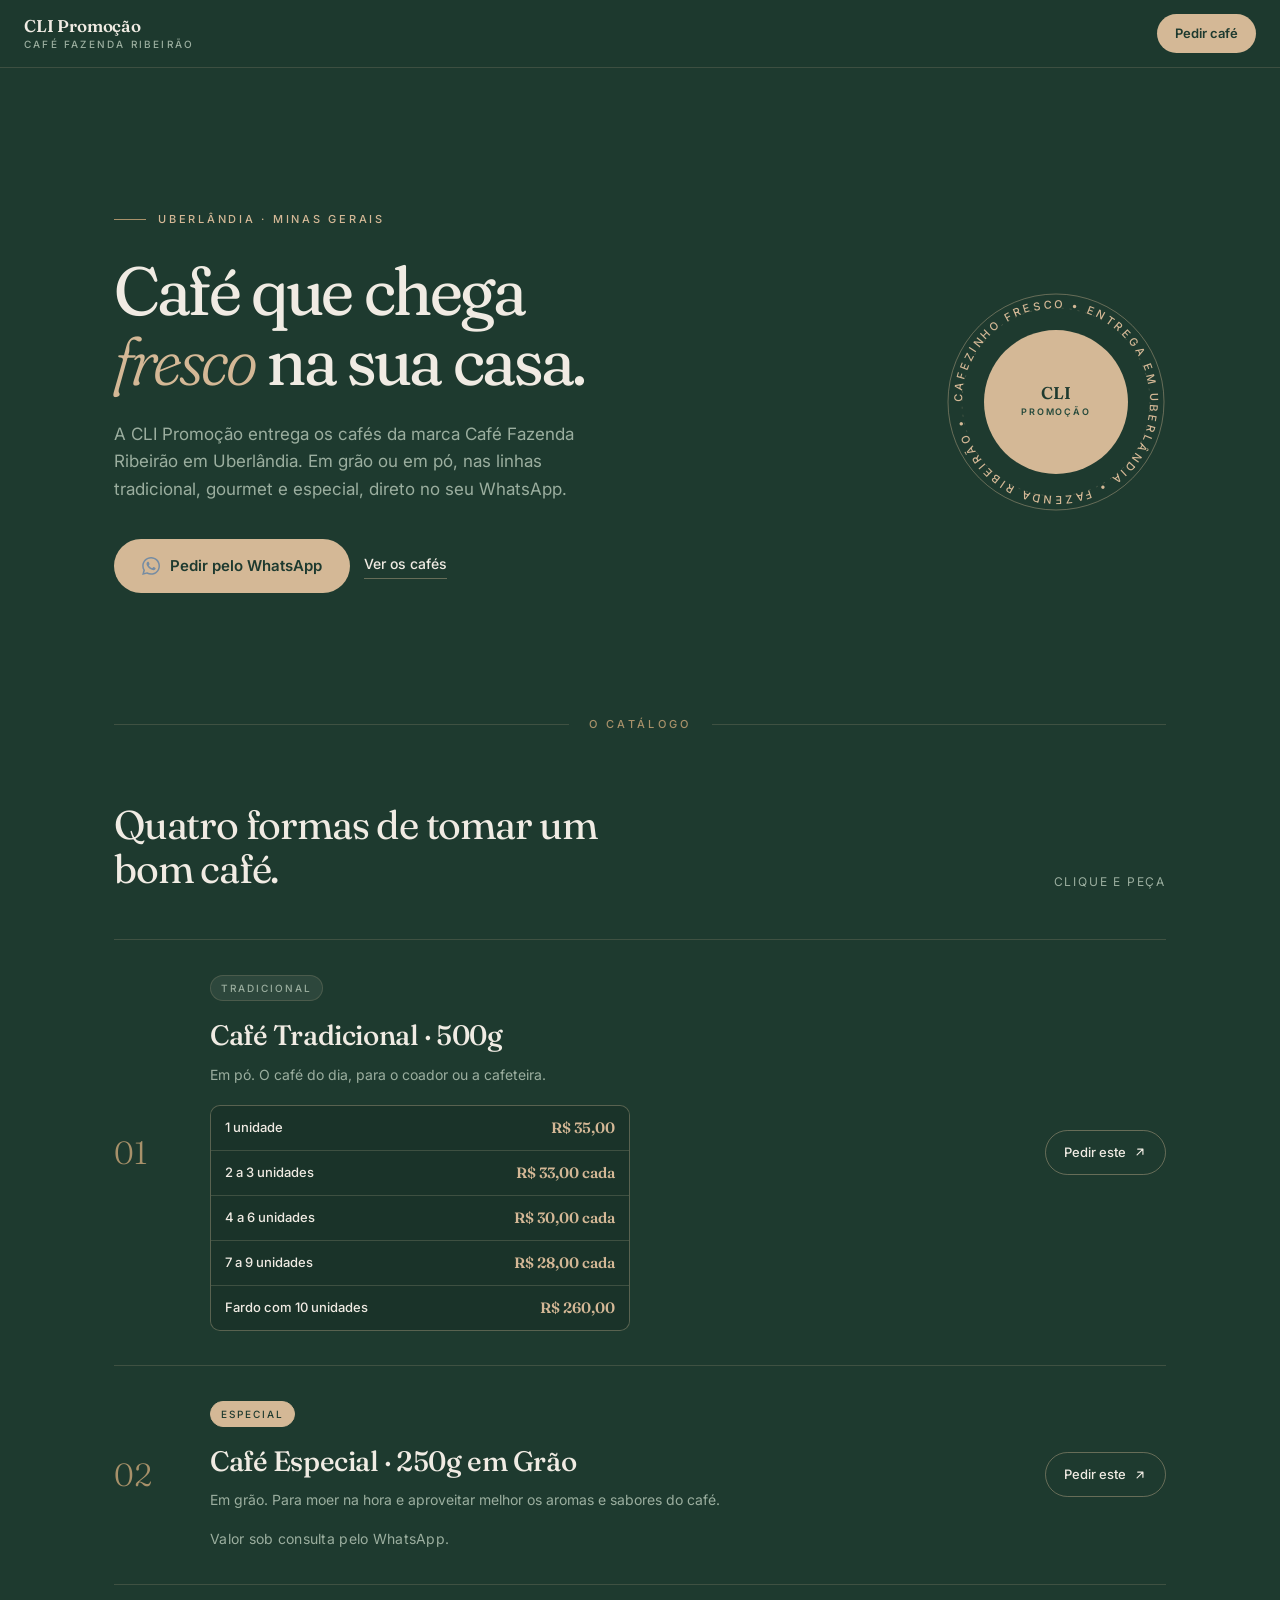
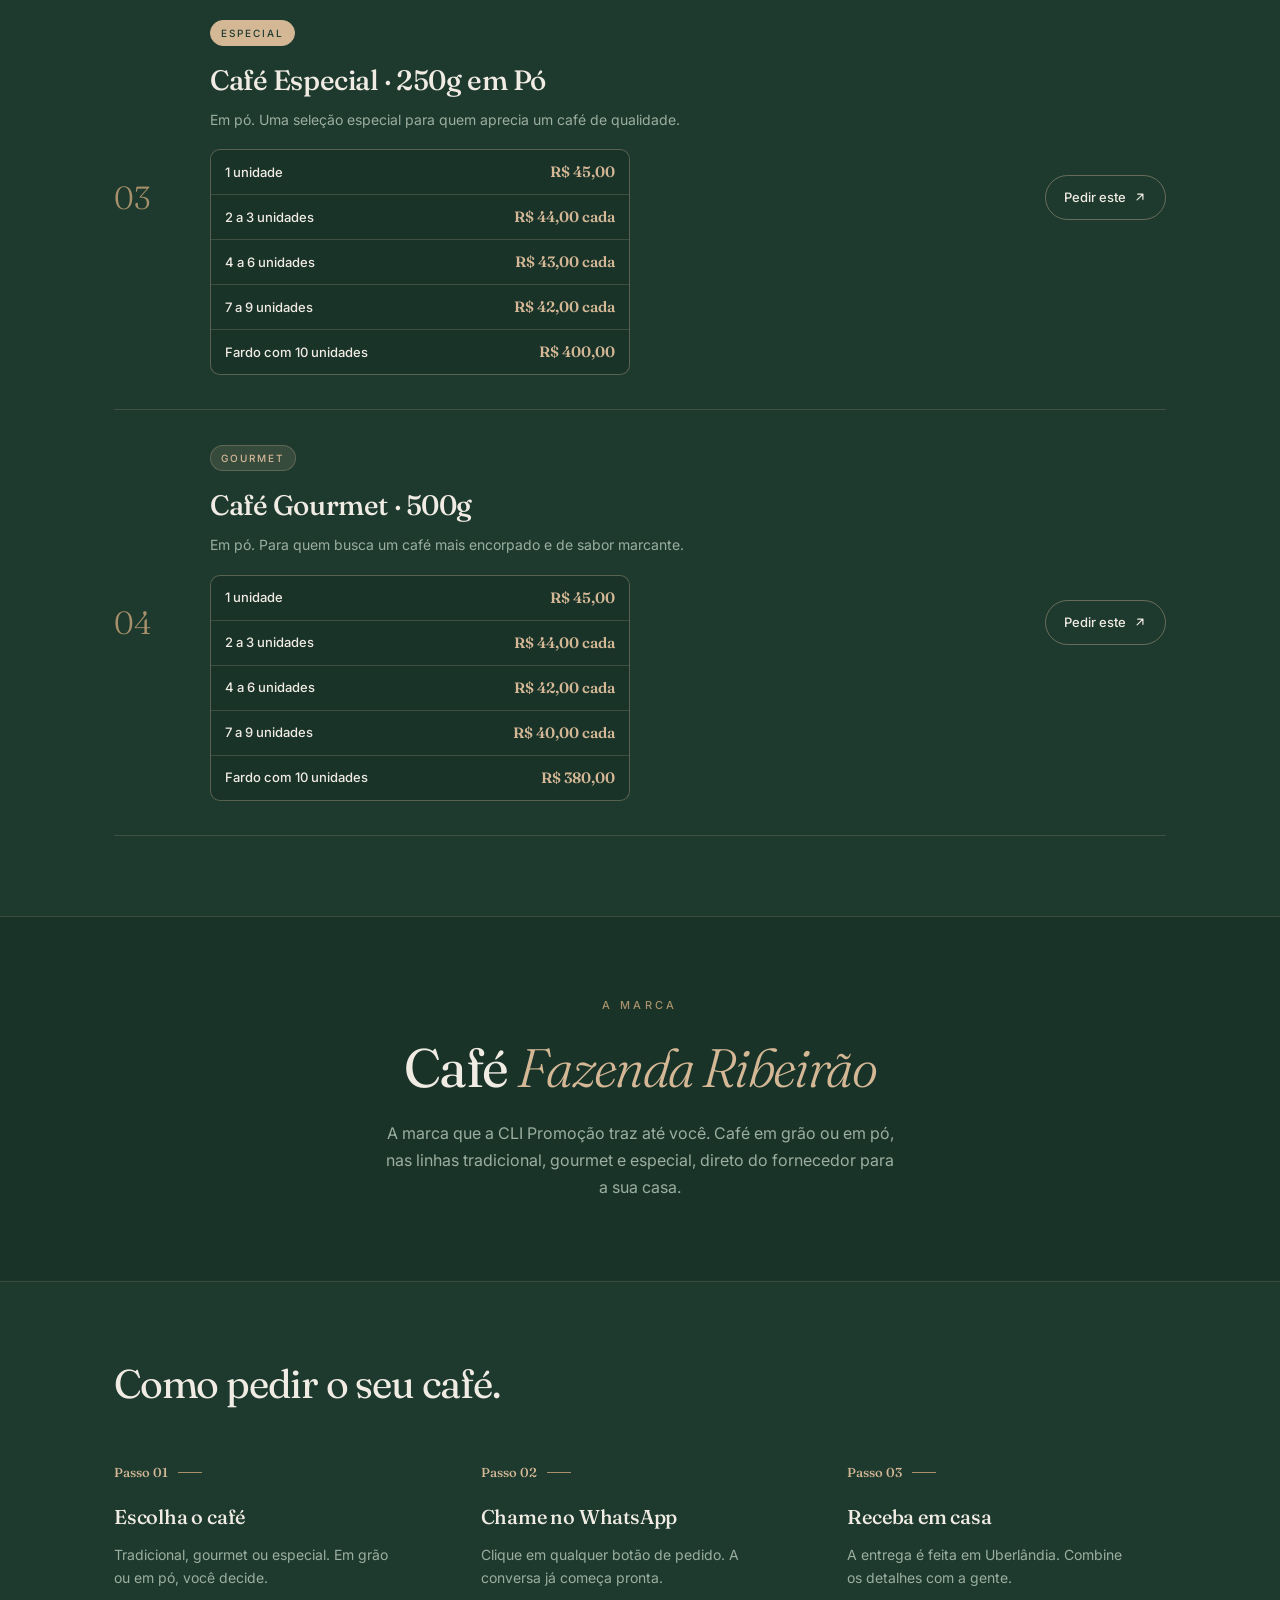
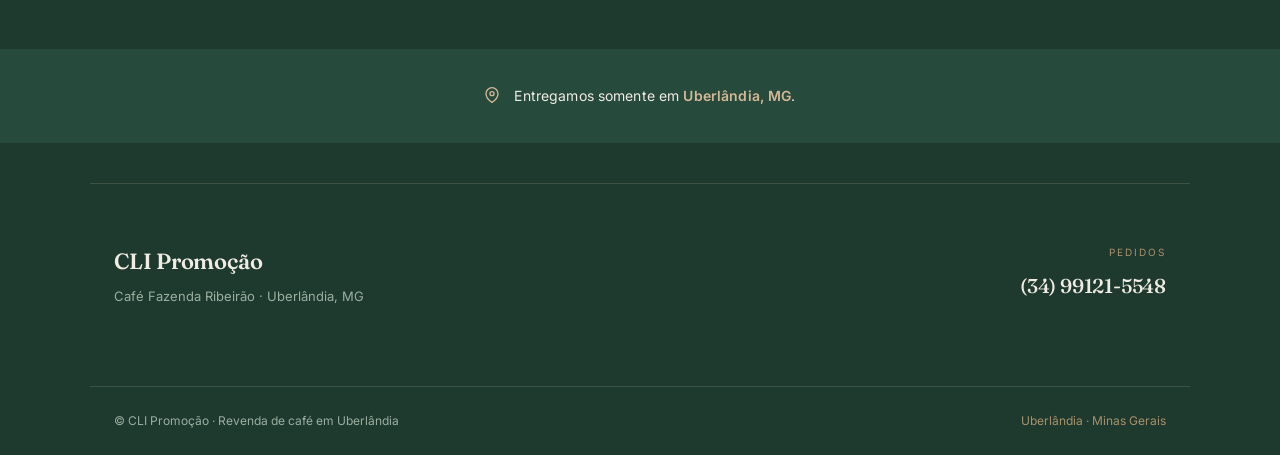
==== index.html @ b326a9c6 "Updated og-card" ====
<!DOCTYPE html>
<html lang="pt-BR">


<head>

	<!-- ══ 1. DOCUMENTO ══════════════════════════════════════════ -->
	<meta charset="UTF-8">
	<meta name="viewport" content="width=device-width, initial-scale=1.0">
	<meta name="theme-color" content="#3A6B53">


	<!-- ══ 2. SEO / INDEXAÇÃO ════════════════════════════════════ -->
	<title>CLI Promoção, Café Fazenda Ribeirão em Uberlândia</title>

	<meta name="description"
		content="Entrega de cafés em Uberlândia: grão, pó tradicional 500g, gourmet 500g e especial 250g, da marca Café Fazenda Ribeirão em Uberlândia. Fale com a gente pelo WhatsApp.">

	<meta name="robots" content="index, follow">
	<link rel="canonical" href="https://www.clipromocoes.com.br/">


	<!-- ══ 3. COMPARTILHAMENTO (Open Graph / WhatsApp) ═══════════ -->
	<meta property="og:type" content="website">
	<meta property="og:site_name" content="CLI Promoção">
	<meta property="og:locale" content="pt_BR">
	<meta property="og:url" content="https://www.clipromocoes.com.br/">

	<meta property="og:title" content="CLI Promoção, Café Fazenda Ribeirão em Uberlândia">

	<meta property="og:description"
		content="A CLI Promoção entrega os cafés da marca Café Fazenda Ribeirão em Uberlândia. Em grão, em pó, tradicional, gourmet e especial, direto no seu WhatsApp.">

	<meta property="og:image" content="https://www.clipromocoes.com.br/assets/og-card.jpg">
	<meta property="og:image:width" content="1000">
	<meta property="og:image:height" content="1000">
	<meta property="og:image:alt" content="Cafés da marca Café Fazenda Ribeirão">


	<!-- ══ 4. ÍCONES ═════════════════════════════════════════════ -->
	<link rel="icon" type="image/svg+xml" href="assets/favicon.svg">


	<!-- ══ 5. FONTES E ESTILOS ═══════════════════════════════════ -->
	<link rel="preconnect" href="https://fonts.googleapis.com">
	<link rel="preconnect" href="https://fonts.gstatic.com" crossorigin>

	<link href="https://fonts.googleapis.com/css2?family=Fraunces:opsz,wght,SOFT,WONK@9..144,300..700,0..100,0..1&family=Inter:wght@300;400;500;600&display=swap"rel="stylesheet">

	<link rel="stylesheet" href="styles.css">


	<!-- ══ 6. DADOS ESTRUTURADOS (schema.org) ════════════════════ -->
	<script type="application/ld+json">
	{
		"@context": "https://schema.org",
		"@type": "Store",
		"name": "CLI Promoção",
		"url": "https://www.clipromocoes.com.br/",
		"description": "Revenda dos cafés da marca Café Fazenda Ribeirão, com entrega em Uberlândia, MG.",
		"telephone": "+55-34-99121-5548",
		"priceRange": "R$ 28 - R$ 400",
		"currenciesAccepted": "BRL",
		"address": {
			"@type": "PostalAddress",
			"addressCountry": "BR",
			"addressRegion": "MG",
			"addressLocality": "Uberlândia"
		},
		"areaServed": {
			"@type": "City",
			"name": "Uberlândia"
		},
		"hasOfferCatalog": {
			"@type": "OfferCatalog",
			"name": "Cafés",
			"itemListElement": [
				{
					"@type": "Offer",
					"price": "35.00",
					"priceCurrency": "BRL",
					"availability": "https://schema.org/InStock",
					"itemOffered": {
						"@type": "Product",
						"name": "Café Tradicional 500g",
						"description": "Café em pó, linha tradicional, para coador ou cafeteira.",
						"brand": { "@type": "Brand", "name": "Café Fazenda Ribeirão" },
						"weight": { "@type": "QuantitativeValue", "value": 500, "unitCode": "GRM" }
					}
				},
				{
					"@type": "Offer",
					"availability": "https://schema.org/InStock",
					"itemOffered": {
						"@type": "Product",
						"name": "Café em Grão 500g",
						"description": "Café em grão, linha tradicional, para moer na hora.",
						"brand": { "@type": "Brand", "name": "Café Fazenda Ribeirão" },
						"weight": { "@type": "QuantitativeValue", "value": 500, "unitCode": "GRM" }
					}
				},
				{
					"@type": "Offer",
					"price": "45.00",
					"priceCurrency": "BRL",
					"availability": "https://schema.org/InStock",
					"itemOffered": {
						"@type": "Product",
						"name": "Café Gourmet 500g",
						"description": "Café em pó, linha gourmet, mais encorpado e de sabor marcante.",
						"brand": { "@type": "Brand", "name": "Café Fazenda Ribeirão" },
						"weight": { "@type": "QuantitativeValue", "value": 500, "unitCode": "GRM" }
					}
				},
				{
					"@type": "Offer",
					"price": "45.00",
					"priceCurrency": "BRL",
					"availability": "https://schema.org/InStock",
					"itemOffered": {
						"@type": "Product",
						"name": "Café Especial 250g",
						"description": "Café especial, em grão ou em pó, seleção para apreciar com calma.",
						"brand": { "@type": "Brand", "name": "Café Fazenda Ribeirão" },
						"weight": { "@type": "QuantitativeValue", "value": 250, "unitCode": "GRM" }
					}
				}
			]
		}
	}
	</script>

</head>


<body>

	<!-- Ícones do site: definidos uma vez só e reaproveitados com <use> -->
	<svg style="display:none" aria-hidden="true">
		<symbol id="ico-seta" viewBox="0 0 24 24">
			<path d="M7 17L17 7M17 7H8M17 7V16" fill="none" stroke="currentColor" stroke-width="2"
				stroke-linecap="round" stroke-linejoin="round" />
		</symbol>
		<symbol id="ico-pino" viewBox="0 0 24 24">
			<g fill="none" stroke="currentColor" stroke-width="2" stroke-linecap="round" stroke-linejoin="round">
				<path d="M21 10c0 7-9 13-9 13s-9-6-9-13a9 9 0 0 1 18 0z" />
				<circle cx="12" cy="10" r="3" />
			</g>
		</symbol>
	</svg>

	<header class="top-bar">
		<div class="brand">
			<span class="brand-name">CLI Promoção</span>
			<span class="brand-sub">Café Fazenda Ribeirão</span>
		</div>
		<a href="https://wa.me/5534991215548" class="top-cta" target="_blank" rel="noopener">
			Pedir café
		</a>
	</header>

	<section class="hero">
		<div class="hero-text">
			<span class="kicker">Uberlândia · Minas Gerais</span>
			<h1>Café que chega<br><span class="italic">fresco</span> na sua casa.</h1>
			<p class="lead">A CLI Promoção entrega os cafés da marca Café Fazenda Ribeirão em Uberlândia. Em grão ou em
				pó, nas linhas tradicional, gourmet e especial, direto no seu WhatsApp.</p>
			<div class="hero-actions">
				<a href="https://wa.me/5534991215548?text=Ol%C3%A1!%20Vim%20pelo%20site%20e%20quero%20pedir%20caf%C3%A9."
					class="btn-primary" target="_blank" rel="noopener">
					<img src="assets/whatsapp-svgrepo-com.svg" width="18" height="18" alt="" aria-hidden="true">
					Pedir pelo WhatsApp
				</a>
				<a href="#catalogo" class="btn-ghost">Ver os cafés</a>
			</div>
		</div>
		<div class="seal" aria-hidden="true">
			<svg class="seal-ring" viewBox="0 0 220 220">
				<defs>
					<path id="circlePath" d="M 110, 110 m -94, 0 a 94,94 0 1,1 188,0 a 94,94 0 1,1 -188,0" />
				</defs>
				<circle cx="110" cy="110" r="108" fill="none" stroke="rgba(212,184,150,0.4)" stroke-width="1" />
				<circle cx="110" cy="110" r="94" fill="none" stroke="rgba(212,184,150,0.2)" stroke-width="1"
					stroke-dasharray="2 6" />
				<text fill="#D4B896" font-size="11" font-family="Inter,sans-serif" letter-spacing="3" font-weight="500">
					<textPath href="#circlePath" startOffset="0">CAFEZINHO FRESCO • ENTREGA EM UBERLÂNDIA • FAZENDA
						RIBEIRÃO •
					</textPath>
				</text>
			</svg>
			<div class="seal-center">
				<span class="biz">CLI</span>
				<span class="estd">Promoção</span>
			</div>
		</div>
	</section>

	<div class="divider-words" aria-hidden="true">
		<span class="line"></span>
		<span class="text">O Catálogo</span>
		<span class="line"></span>
	</div>

	<section class="catalog" id="catalogo">
		<div class="catalog-head">
			<h2>Quatro formas de tomar um bom café.</h2>
			<span class="note">Clique e peça</span>
		</div>


		<div class="products">

			<!-- 01 — Tradicional -->
			<article class="product" data-cat="tradicional">
				<span class="product-num">01</span>

				<div class="product-info">
					<span class="badge">Tradicional</span>
					<h3>Café Tradicional · 500g</h3>
					<p>Em pó. O café do dia, para o coador ou a cafeteira.</p>

					<div class="price-table">
						<div class="price-row">
							<span class="qty">1 unidade</span>
							<span class="price">R$ 35,00</span>
						</div>
						<div class="price-row">
							<span class="qty">2 a 3 unidades</span>
							<span class="price">R$ 33,00 cada</span>
						</div>
						<div class="price-row">
							<span class="qty">4 a 6 unidades</span>
							<span class="price">R$ 30,00 cada</span>
						</div>
						<div class="price-row">
							<span class="qty">7 a 9 unidades</span>
							<span class="price">R$ 28,00 cada</span>
						</div>
						<div class="price-row">
							<span class="qty">Fardo com 10 unidades</span>
							<span class="price">R$ 260,00</span>
						</div>
					</div>
				</div>

				<div class="product-order">
					<a href="https://wa.me/5534991215548?text=Ol%C3%A1!%20Quero%20pedir%20o%20Caf%C3%A9%20Tradicional%20500g."
						target="_blank" rel="noopener">
						Pedir este
						<svg width="14" height="14" aria-hidden="true">
							<use href="#ico-seta" />
						</svg>
					</a>
				</div>
			</article>


			<!-- 02 — Especial em Grão -->
			<article class="product" data-cat="especial">
				<span class="product-num">02</span>

				<div class="product-info">
					<span class="badge">Especial</span>
					<h3>Café Especial · 250g em Grão</h3>
					<p>Em grão. Para moer na hora e aproveitar melhor os aromas e sabores do café.</p>

					<p class="price-ask">Valor sob consulta pelo WhatsApp.</p>
				</div>

				<div class="product-order">
					<a href="https://wa.me/5534991215548?text=Ol%C3%A1!%20Quero%20pedir%20o%20Caf%C3%A9%20Especial%20250g%20em%20Gr%C3%A3o."
						target="_blank" rel="noopener">
						Pedir este
						<svg width="14" height="14" aria-hidden="true">
							<use href="#ico-seta" />
						</svg>
					</a>
				</div>
			</article>


			<!-- 03 — Especial em Pó -->
			<article class="product" data-cat="especial">
				<span class="product-num">03</span>

				<div class="product-info">
					<span class="badge">Especial</span>
					<h3>Café Especial · 250g em Pó</h3>
					<p>Em pó. Uma seleção especial para quem aprecia um café de qualidade.</p>

					<div class="price-table">
						<div class="price-row">
							<span class="qty">1 unidade</span>
							<span class="price">R$ 45,00</span>
						</div>
						<div class="price-row">
							<span class="qty">2 a 3 unidades</span>
							<span class="price">R$ 44,00 cada</span>
						</div>
						<div class="price-row">
							<span class="qty">4 a 6 unidades</span>
							<span class="price">R$ 43,00 cada</span>
						</div>
						<div class="price-row">
							<span class="qty">7 a 9 unidades</span>
							<span class="price">R$ 42,00 cada</span>
						</div>
						<div class="price-row">
							<span class="qty">Fardo com 10 unidades</span>
							<span class="price">R$ 400,00</span>
						</div>
					</div>
				</div>

				<div class="product-order">
					<a href="https://wa.me/5534991215548?text=Ol%C3%A1!%20Quero%20pedir%20o%20Caf%C3%A9%20Especial%20250g%20em%20P%C3%B3."
						target="_blank" rel="noopener">
						Pedir este
						<svg width="14" height="14" aria-hidden="true">
							<use href="#ico-seta" />
						</svg>
					</a>
				</div>
			</article>


			<!-- 04 — Gourmet -->
			<article class="product" data-cat="gourmet">
				<span class="product-num">04</span>

				<div class="product-info">
					<span class="badge">Gourmet</span>
					<h3>Café Gourmet · 500g</h3>
					<p>Em pó. Para quem busca um café mais encorpado e de sabor marcante.</p>

					<div class="price-table">
						<div class="price-row">
							<span class="qty">1 unidade</span>
							<span class="price">R$ 45,00</span>
						</div>
						<div class="price-row">
							<span class="qty">2 a 3 unidades</span>
							<span class="price">R$ 44,00 cada</span>
						</div>
						<div class="price-row">
							<span class="qty">4 a 6 unidades</span>
							<span class="price">R$ 42,00 cada</span>
						</div>
						<div class="price-row">
							<span class="qty">7 a 9 unidades</span>
							<span class="price">R$ 40,00 cada</span>
						</div>
						<div class="price-row">
							<span class="qty">Fardo com 10 unidades</span>
							<span class="price">R$ 380,00</span>
						</div>
					</div>
				</div>

				<div class="product-order">
					<a href="https://wa.me/5534991215548?text=Ol%C3%A1!%20Quero%20pedir%20o%20Caf%C3%A9%20Gourmet%20500g."
						target="_blank" rel="noopener">
						Pedir este
						<svg width="14" height="14" aria-hidden="true">
							<use href="#ico-seta" />
						</svg>
					</a>
				</div>
			</article>

		</div>



	</section>

	<section class="brand-band">
		<div class="brand-band-inner">
			<div class="eyebrow">A Marca</div>
			<h2>Café <em>Fazenda Ribeirão</em></h2>
			<p>A marca que a CLI Promoção traz até você. Café em grão ou em pó, nas linhas tradicional, gourmet e
				especial, direto do fornecedor para a sua casa.</p>
		</div>
	</section>

	<section class="how">
		<h2>Como pedir o seu café.</h2>
		<div class="how-steps">
			<div class="step">
				<div class="step-num">Passo 01</div>
				<h3>Escolha o café</h3>
				<p>Tradicional, gourmet ou especial. Em grão ou em pó, você decide.</p>
			</div>
			<div class="step">
				<div class="step-num">Passo 02</div>
				<h3>Chame no WhatsApp</h3>
				<p>Clique em qualquer botão de pedido. A conversa já começa pronta.</p>
			</div>
			<div class="step">
				<div class="step-num">Passo 03</div>
				<h3>Receba em casa</h3>
				<p>A entrega é feita em Uberlândia. Combine os detalhes com a gente.</p>
			</div>
		</div>
	</section>

	<div class="delivery-band">
		<span class="pin" aria-hidden="true">
			<svg width="16" height="16">
				<use href="#ico-pino" />
			</svg>
		</span>
		<p>Entregamos somente em <strong>Uberlândia, MG</strong>.</p>
	</div>

	<footer>
		<div class="footer-brand">
			<h3>CLI Promoção</h3>
			<p>Café Fazenda Ribeirão · Uberlândia, MG</p>
		</div>
		<div class="footer-contact">
			<span class="label">Pedidos</span>
			<a href="https://wa.me/5534991215548" class="phone" target="_blank" rel="noopener">(34) 99121-5548</a>
		</div>
	</footer>

	<div class="footer-bottom">
		<span>© CLI Promoção · Revenda de café em Uberlândia</span>
		<span class="city">Uberlândia · Minas Gerais</span>
	</div>

</body>

</html>
---- styles.css ----
:root {
	--bg: #1E3A2F;
	--surface: #264A3C;
	--surface-2: #1A3329;
	--accent: #3A6B53;
	--gold: #D4B896;
	--gold-dim: #A8916A;
	--text: #F0EBE3;
	--muted: #9BAE9F;
	--line: rgba(212, 184, 150, 0.18);
	--line-strong: rgba(212, 184, 150, 0.4);
}

*,
*::before,
*::after {
	box-sizing: border-box;
	margin: 0;
	padding: 0
}

html {
	scroll-behavior: smooth
}

body {
	font-family: 'Inter', system-ui, sans-serif;
	background: var(--bg);
	color: var(--text);
	line-height: 1.6;
	-webkit-font-smoothing: antialiased;
	overflow-x: hidden;
}

/* topo */
.top-bar {
	position: sticky;
	top: 0;
	z-index: 50;
	background: rgba(30, 58, 47, 0.92);
	backdrop-filter: blur(10px);
	border-bottom: 1px solid var(--line);
	padding: 14px 24px;
	display: flex;
	justify-content: space-between;
	align-items: center;
	gap: 16px;
}

.brand {
	display: flex;
	flex-direction: column;
	line-height: 1.15
}

.brand-name {
	font-family: 'Fraunces', serif;
	font-weight: 600;
	font-size: 17px;
	letter-spacing: -0.01em;
	color: var(--text);
}

.brand-sub {
	font-size: 10px;
	text-transform: uppercase;
	letter-spacing: 0.22em;
	color: var(--muted);
	font-weight: 500;
	margin-top: 3px;
}

.top-cta {
	background: var(--gold);
	color: var(--bg);
	text-decoration: none;
	font-weight: 600;
	font-size: 13px;
	padding: 9px 18px;
	border-radius: 100px;
	white-space: nowrap;
	display: inline-flex;
	align-items: center;
	gap: 6px;
	transition: background .2s ease, transform .15s ease;
}

.top-cta:hover {
	background: #E5C9A4;
	transform: translateY(-1px)
}

/* hero */
.hero {
	max-width: 1100px;
	margin: 0 auto;
	padding: 70px 24px 50px;
	display: grid;
	grid-template-columns: 1fr auto;
	gap: 60px;
	align-items: center;
	min-height: 72vh;
}

.hero-text .kicker {
	font-size: 11px;
	text-transform: uppercase;
	letter-spacing: 0.25em;
	color: var(--gold);
	font-weight: 500;
	margin-bottom: 28px;
	display: flex;
	align-items: center;
	gap: 12px;
}

.hero-text .kicker::before {
	content: '';
	width: 32px;
	height: 1px;
	background: var(--gold-dim)
}

.hero h1 {
	font-family: 'Fraunces', serif;
	font-weight: 400;
	font-size: clamp(40px, 6.2vw, 68px);
	line-height: 1.02;
	letter-spacing: -0.035em;
	margin-bottom: 26px;
	font-variation-settings: 'SOFT' 60, 'WONK' 0;
}

.hero h1 .italic {
	font-style: italic;
	color: var(--gold);
	font-weight: 300
}

.hero-text .lead {
	font-size: 17px;
	color: var(--muted);
	max-width: 500px;
	margin-bottom: 36px;
}

.hero-actions {
	display: flex;
	gap: 14px;
	flex-wrap: wrap;
	align-items: center
}

.btn-primary {
	background: var(--gold);
	color: var(--bg);
	text-decoration: none;
	padding: 15px 28px;
	border-radius: 100px;
	font-weight: 600;
	font-size: 15px;
	display: inline-flex;
	align-items: center;
	gap: 10px;
	transition: background .2s ease, transform .15s ease;
}

.btn-primary:hover {
	background: #E5C9A4;
	transform: translateY(-1px)
}

.btn-ghost {
	color: var(--text);
	text-decoration: none;
	font-size: 14px;
	font-weight: 500;
	border-bottom: 1px solid var(--line-strong);
	padding-bottom: 3px;
	transition: border-color .2s ease;
}

.btn-ghost:hover {
	border-color: var(--gold)
}

/* selo */
.seal {
	width: 220px;
	height: 220px;
	position: relative
}

.seal-ring {
	position: absolute;
	inset: 0;
	animation: spin 32s linear infinite;
}

.seal-center {
	position: absolute;
	inset: 38px;
	border-radius: 50%;
	background: var(--gold);
	display: flex;
	flex-direction: column;
	justify-content: center;
	align-items: center;
	text-align: center;
	padding: 8px;
}

.seal-center .biz {
	font-family: 'Fraunces', serif;
	font-size: 17px;
	font-weight: 600;
	color: var(--bg);
	line-height: 1;
	margin-bottom: 4px;
}

.seal-center .estd {
	font-size: 9px;
	text-transform: uppercase;
	letter-spacing: 0.2em;
	color: var(--surface);
	font-weight: 600;
}

@keyframes spin {
	from {
		transform: rotate(0)
	}

	to {
		transform: rotate(360deg)
	}
}

@media(prefers-reduced-motion:reduce) {
	.seal-ring {
		animation: none
	}
}

/* divider com palavras */
.divider-words {
	max-width: 1100px;
	margin: 0 auto;
	padding: 0 24px 60px;
	display: flex;
	align-items: center;
	gap: 20px;
}

.divider-words .line {
	flex: 1;
	height: 1px;
	background: var(--line)
}

.divider-words .text {
	font-size: 11px;
	text-transform: uppercase;
	letter-spacing: 0.3em;
	color: var(--gold-dim);
	font-weight: 500;
}

/* catálogo */
.catalog {
	max-width: 1100px;
	margin: 0 auto;
	padding: 10px 24px 80px
}

.catalog-head {
	display: flex;
	justify-content: space-between;
	align-items: flex-end;
	margin-bottom: 48px;
	flex-wrap: wrap;
	gap: 20px;
}

.catalog-head h2 {
	font-family: 'Fraunces', serif;
	font-weight: 400;
	font-size: clamp(28px, 3.8vw, 40px);
	letter-spacing: -0.03em;
	line-height: 1.1;
	max-width: 540px;
}

.catalog-head .note {
	font-size: 12px;
	color: var(--muted);
	text-transform: uppercase;
	letter-spacing: 0.15em;
}

.products {
	border-top: 1px solid var(--line);
}

.product {
	display: grid;
	grid-template-columns: 64px 1fr auto;
	gap: 32px;
	align-items: center;
	padding: 34px 0;
	border-bottom: 1px solid var(--line);
	transition: padding-left .25s ease;
}

.product:hover {
	padding-left: 8px
}

.product:hover .product-num {
	color: var(--gold)
}

.product-num {
	font-family: 'Fraunces', serif;
	font-size: 32px;
	font-weight: 300;
	color: var(--gold-dim);
	transition: color .25s ease;
}

.product-info .badge {
	display: inline-block;
	font-size: 10px;
	text-transform: uppercase;
	letter-spacing: 0.2em;
	padding: 4px 10px;
	border-radius: 100px;
	margin-bottom: 12px;
	font-weight: 500;
}

.product[data-cat="tradicional"] .badge {
	background: rgba(155, 174, 159, 0.12);
	color: var(--muted);
	border: 1px solid var(--line);
}

.product[data-cat="gourmet"] .badge {
	background: rgba(212, 184, 150, 0.14);
	color: var(--gold);
	border: 1px solid rgba(212, 184, 150, 0.25);
}

.product[data-cat="especial"] .badge {
	background: var(--gold);
	color: var(--bg);
	border: 1px solid var(--gold);
}

.product-info h3 {
	font-family: 'Fraunces', serif;
	font-size: clamp(22px, 2.4vw, 28px);
	font-weight: 500;
	letter-spacing: -0.015em;
	margin-bottom: 6px;
}

.product-info p {
	font-size: 14px;
	color: var(--muted)
}

.price-table {
	margin-top: 18px;
	max-width: 420px;
	width: 100%;
	display: flex;
	flex-direction: column;
	gap: 1px;
	background: var(--line);
	border: 1px solid var(--line);
	border-radius: 10px;
	overflow: hidden;
}

.price-row {
	display: grid;
	grid-template-columns: 1fr auto;
	align-items: center;
	background: var(--surface-2);
	padding: 10px 14px;
}

.price-row .qty {
	font-size: 13px;
	color: var(--text);
	font-weight: 500;
}

.price-row .price {
	font-family: 'Fraunces', serif;
	font-weight: 600;
	color: var(--gold);
	font-size: 15px;
}

.price-ask {
	margin-top: 16px;
	font-size: 13px;
	color: var(--gold-dim);
	letter-spacing: 0.02em;
}

.product-order a {
	background: transparent;
	color: var(--text);
	text-decoration: none;
	border: 1px solid var(--line-strong);
	padding: 11px 18px;
	border-radius: 100px;
	font-size: 13px;
	font-weight: 500;
	display: inline-flex;
	align-items: center;
	gap: 7px;
	white-space: nowrap;
	transition: background .2s ease, border-color .2s ease, color .2s ease;
}

.product-order a:hover {
	background: var(--gold);
	color: var(--bg);
	border-color: var(--gold);
}

/* faixa da marca */
.brand-band {
	background: var(--surface-2);
	padding: 80px 24px;
	border-top: 1px solid var(--line);
	border-bottom: 1px solid var(--line);
}

.brand-band-inner {
	max-width: 900px;
	margin: 0 auto;
	text-align: center;
}

.brand-band .eyebrow {
	font-size: 11px;
	text-transform: uppercase;
	letter-spacing: 0.3em;
	color: var(--gold-dim);
	margin-bottom: 24px;
	font-weight: 500;
}

.brand-band h2 {
	font-family: 'Fraunces', serif;
	font-weight: 400;
	font-size: clamp(32px, 5.2vw, 54px);
	letter-spacing: -0.03em;
	line-height: 1.1;
	margin-bottom: 22px;
}

.brand-band h2 em {
	font-style: italic;
	color: var(--gold);
	font-weight: 300;
}

.brand-band p {
	font-size: 16px;
	color: var(--muted);
	max-width: 520px;
	margin: 0 auto;
	line-height: 1.7;
}

/* como pedir */
.how {
	max-width: 1100px;
	margin: 0 auto;
	padding: 80px 24px 60px
}

.how h2 {
	font-family: 'Fraunces', serif;
	font-weight: 400;
	font-size: clamp(28px, 3.8vw, 40px);
	letter-spacing: -0.03em;
	margin-bottom: 56px;
	max-width: 480px;
	line-height: 1.1;
}

.how-steps {
	display: grid;
	grid-template-columns: repeat(3, 1fr);
	gap: 48px;
}

.step .step-num {
	font-family: 'Fraunces', serif;
	font-size: 13px;
	font-weight: 500;
	color: var(--gold);
	margin-bottom: 18px;
	display: flex;
	align-items: center;
	gap: 10px;
}

.step .step-num::after {
	content: '';
	flex: 0 0 24px;
	height: 1px;
	background: var(--gold-dim)
}

.step h3 {
	font-family: 'Fraunces', serif;
	font-weight: 500;
	font-size: 20px;
	margin-bottom: 10px;
	letter-spacing: -0.01em;
}

.step p {
	font-size: 14px;
	color: var(--muted);
	line-height: 1.65;
	max-width: 280px
}

/* entrega */
.delivery-band {
	background: var(--surface);
	padding: 36px 24px;
	border-radius: 0;
	display: flex;
	align-items: center;
	justify-content: center;
	gap: 14px;
	flex-wrap: wrap;
	text-align: center;
}

.delivery-band .pin {
	color: var(--gold);
	font-size: 18px;
	line-height: 1;
}

.delivery-band p {
	font-size: 14px;
	color: var(--text);
	font-weight: 400;
	letter-spacing: 0.01em;
}

.delivery-band strong {
	color: var(--gold);
	font-weight: 600
}

/* rodapé */
footer {
	max-width: 1100px;
	margin: 0 auto;
	padding: 60px 24px 80px;
	display: flex;
	justify-content: space-between;
	align-items: flex-start;
	flex-wrap: wrap;
	gap: 32px;
	border-top: 1px solid var(--line);
	margin-top: 40px;
}

.footer-brand h3 {
	font-family: 'Fraunces', serif;
	font-size: 22px;
	font-weight: 600;
	margin-bottom: 6px;
	letter-spacing: -0.01em;
}

.footer-brand p {
	font-size: 13px;
	color: var(--muted)
}

.footer-contact {
	display: flex;
	flex-direction: column;
	gap: 10px;
	align-items: flex-end
}

.footer-contact .label {
	font-size: 10px;
	text-transform: uppercase;
	letter-spacing: 0.2em;
	color: var(--gold-dim);
}

.footer-contact .phone {
	font-family: 'Fraunces', serif;
	font-size: 20px;
	color: var(--text);
	text-decoration: none;
	font-weight: 500;
	letter-spacing: -0.01em;
	transition: color .2s ease;
}

.footer-contact .phone:hover {
	color: var(--gold)
}

.footer-bottom {
	max-width: 1100px;
	margin: 0 auto;
	padding: 24px;
	border-top: 1px solid var(--line);
	display: flex;
	justify-content: space-between;
	align-items: center;
	flex-wrap: wrap;
	gap: 12px;
}

.footer-bottom span {
	font-size: 12px;
	color: var(--muted)
}

.footer-bottom .city {
	color: var(--gold-dim)
}

/* responsivo */
@media(max-width:780px) {
	.hero {
		grid-template-columns: 1fr;
		gap: 40px;
		padding: 50px 24px 40px;
		min-height: auto
	}

	.seal {
		width: 160px;
		height: 160px;
		order: -1
	}

	.product {
		grid-template-columns: 44px 1fr;
		gap: 18px
	}

	.product-order {
		grid-column: 1/-1;
		margin-top: 6px
	}

	.product-order a {
		width: 100%;
		justify-content: center
	}

	.how-steps {
		grid-template-columns: 1fr;
		gap: 36px
	}

	.top-bar {
		padding: 12px 16px
	}

	.top-cta {
		font-size: 12px;
		padding: 8px 14px
	}

	.brand-name {
		font-size: 15px
	}

	.brand-sub {
		font-size: 9px
	}

	footer {
		flex-direction: column;
		align-items: flex-start
	}

	.footer-contact {
		align-items: flex-start
	}

	.footer-bottom {
		flex-direction: column;
		align-items: flex-start;
		text-align: left
	}
}
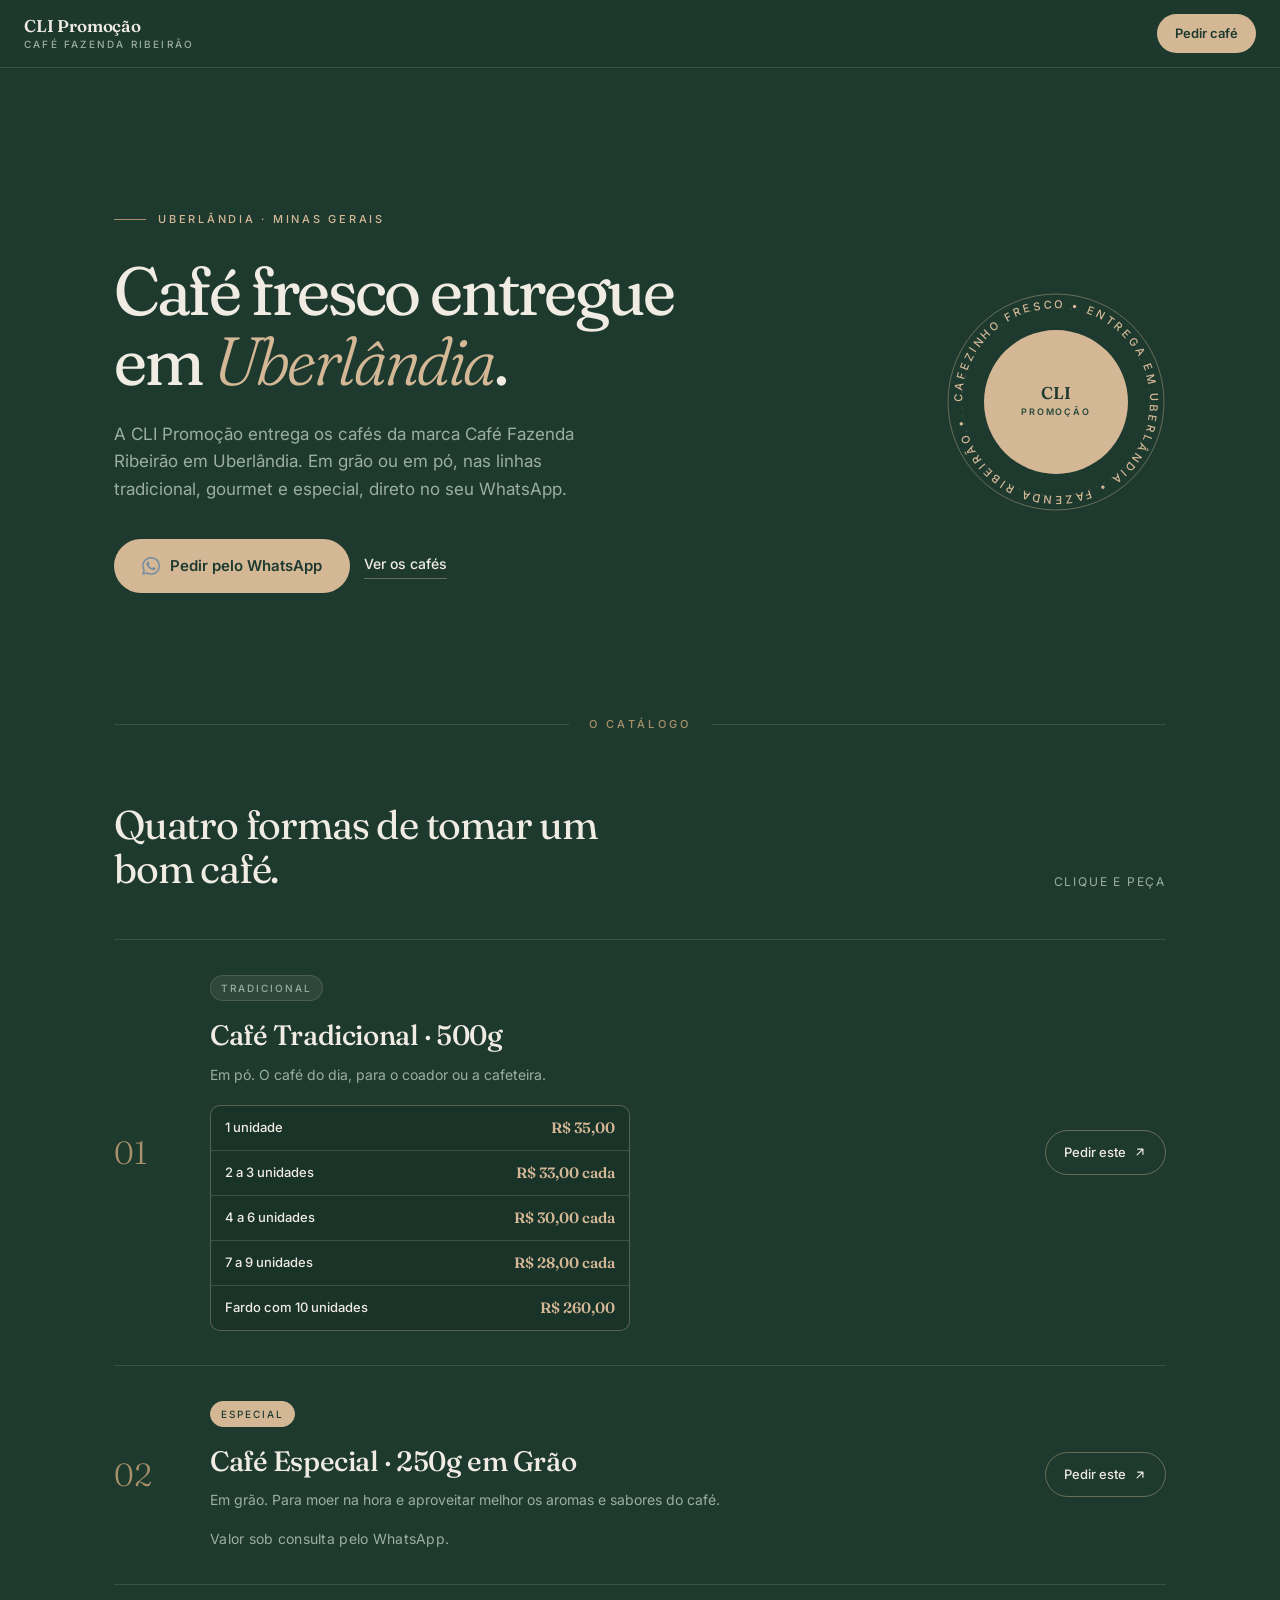
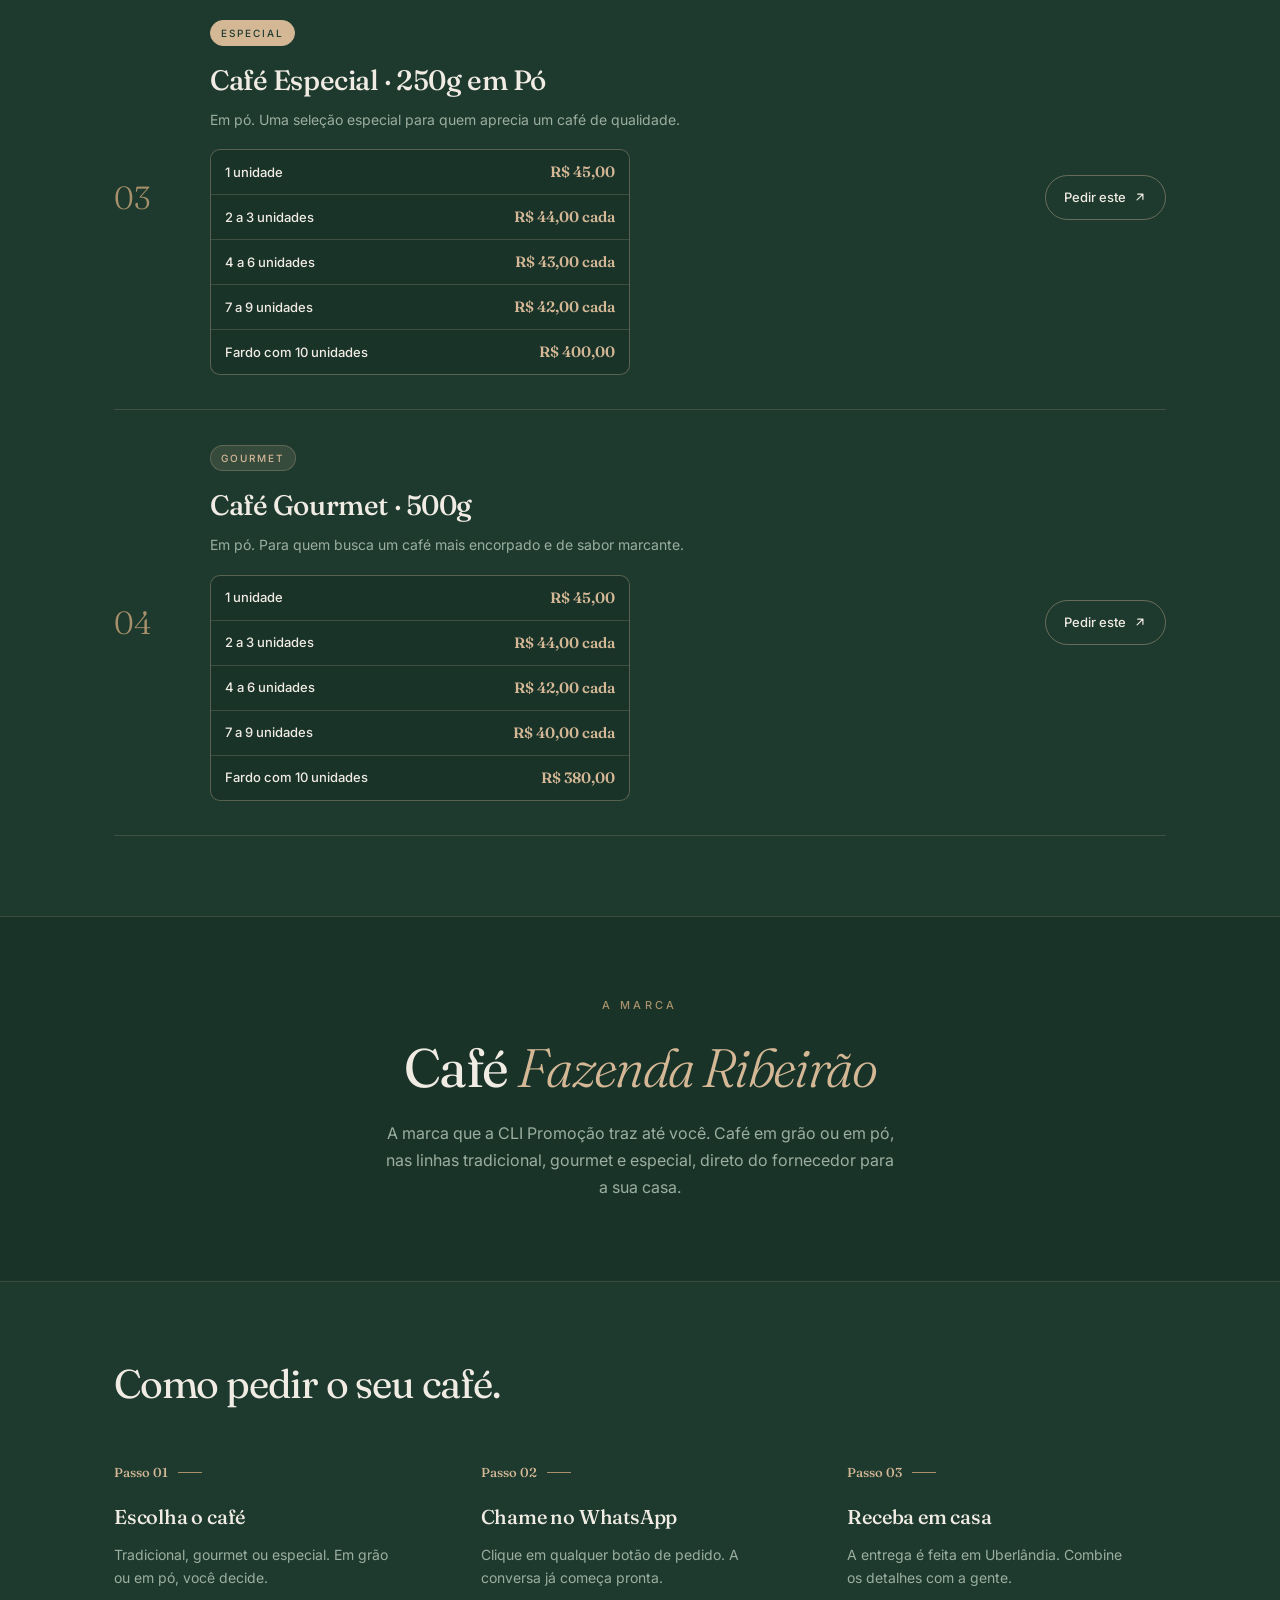
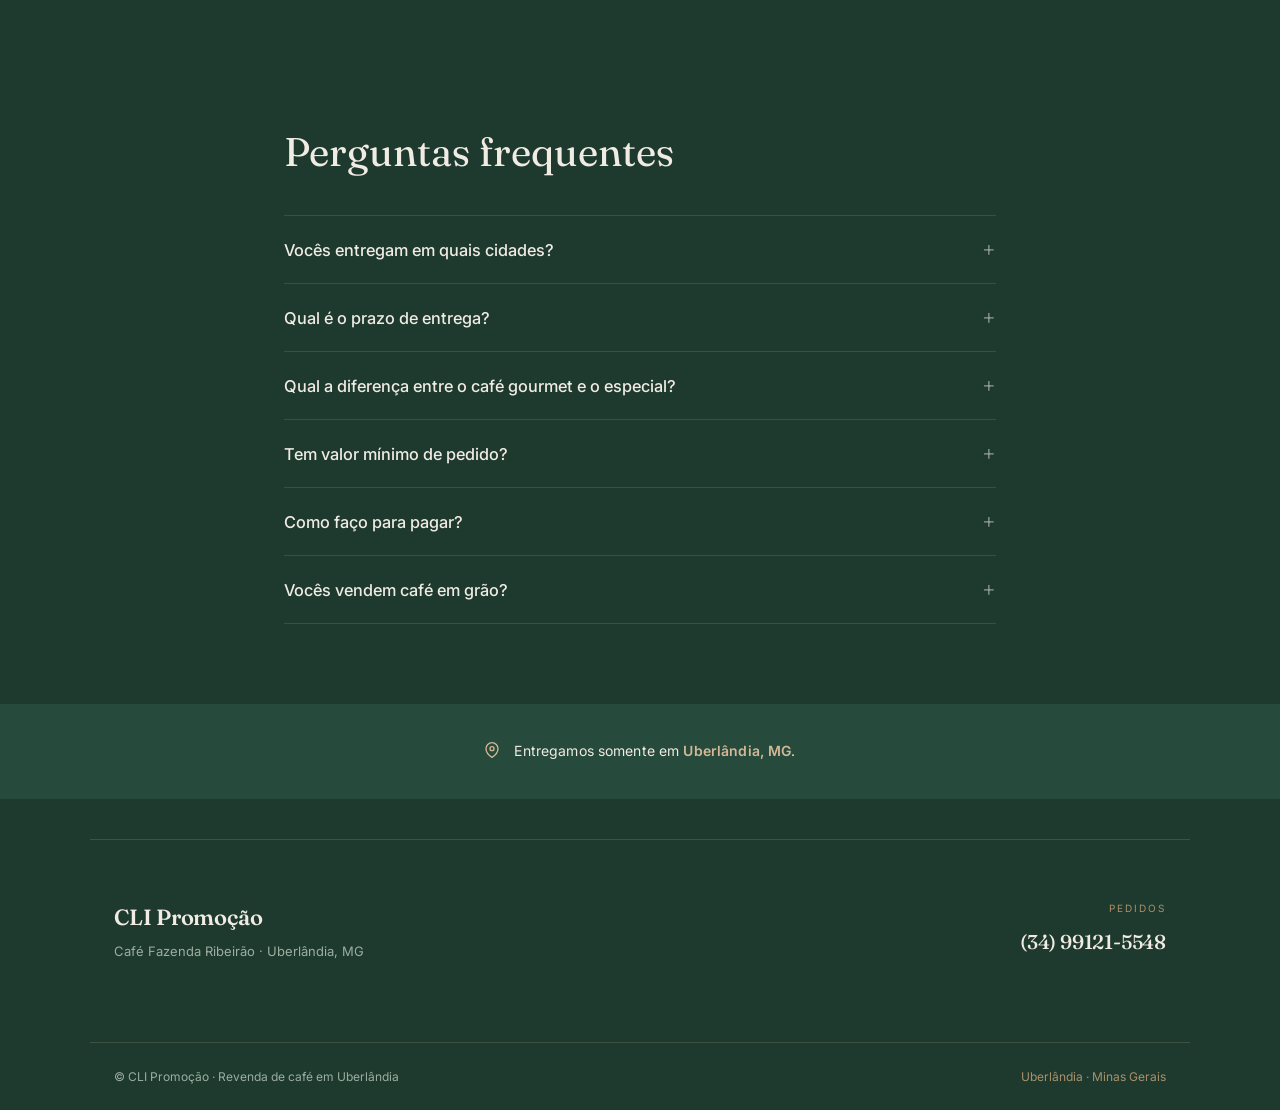
==== commit 1485ef5d: "Updated FAQ" ====
--- a/index.html
+++ b/index.html
@@ -3,133 +3,289 @@
 
 
 <head>
-
-	<!-- ══ 1. DOCUMENTO ══════════════════════════════════════════ -->
 	<meta charset="UTF-8">
 	<meta name="viewport" content="width=device-width, initial-scale=1.0">
+
+	<title>Café em Uberlândia com Entrega | Fazenda Ribeirão — CLI Promoção</title>
+
+	<meta name="description"
+		content="Entrega de café em Uberlândia, MG: tradicional, gourmet e especial, em grão ou em pó, da marca Café Fazenda Ribeirão. Peça pelo WhatsApp e receba em casa.">
+
 	<meta name="theme-color" content="#3A6B53">
 
-
-	<!-- ══ 2. SEO / INDEXAÇÃO ════════════════════════════════════ -->
-	<title>CLI Promoção, Café Fazenda Ribeirão em Uberlândia</title>
-
-	<meta name="description"
-		content="Entrega de cafés em Uberlândia: grão, pó tradicional 500g, gourmet 500g e especial 250g, da marca Café Fazenda Ribeirão em Uberlândia. Fale com a gente pelo WhatsApp.">
-
-	<meta name="robots" content="index, follow">
+	<link rel="icon" type="image/svg+xml" href="assets/favicon.svg">
 	<link rel="canonical" href="https://www.clipromocoes.com.br/">
 
 
-	<!-- ══ 3. COMPARTILHAMENTO (Open Graph / WhatsApp) ═══════════ -->
 	<meta property="og:type" content="website">
 	<meta property="og:site_name" content="CLI Promoção">
 	<meta property="og:locale" content="pt_BR">
 	<meta property="og:url" content="https://www.clipromocoes.com.br/">
 
-	<meta property="og:title" content="CLI Promoção, Café Fazenda Ribeirão em Uberlândia">
+	<meta property="og:title" content="Café em Uberlândia com Entrega | Fazenda Ribeirão">
 
 	<meta property="og:description"
 		content="A CLI Promoção entrega os cafés da marca Café Fazenda Ribeirão em Uberlândia. Em grão, em pó, tradicional, gourmet e especial, direto no seu WhatsApp.">
 
 	<meta property="og:image" content="https://www.clipromocoes.com.br/assets/og-card.jpg">
-	<meta property="og:image:width" content="1000">
-	<meta property="og:image:height" content="1000">
-	<meta property="og:image:alt" content="Cafés da marca Café Fazenda Ribeirão">
-
-
-	<!-- ══ 4. ÍCONES ═════════════════════════════════════════════ -->
-	<link rel="icon" type="image/svg+xml" href="assets/favicon.svg">
-
-
-	<!-- ══ 5. FONTES E ESTILOS ═══════════════════════════════════ -->
+
+	<meta property="og:image:width" content="1200">
+	<meta property="og:image:height" content="630">
+
+	<!-- Fontes -->
 	<link rel="preconnect" href="https://fonts.googleapis.com">
 	<link rel="preconnect" href="https://fonts.gstatic.com" crossorigin>
 
-	<link href="https://fonts.googleapis.com/css2?family=Fraunces:opsz,wght,SOFT,WONK@9..144,300..700,0..100,0..1&family=Inter:wght@300;400;500;600&display=swap"rel="stylesheet">
+	<link
+		href="https://fonts.googleapis.com/css2?family=Fraunces:opsz,wght,SOFT,WONK@9..144,300..700,0..100,0..1&family=Inter:wght@300;400;500;600&display=swap"
+		rel="stylesheet">
 
 	<link rel="stylesheet" href="styles.css">
 
-
-	<!-- ══ 6. DADOS ESTRUTURADOS (schema.org) ════════════════════ -->
+	<!-- Estilos da seção de perguntas frequentes.
+	     Ficam aqui para não depender de alterações no styles.css.
+	     Se preferir, mova este bloco para o final do styles.css. -->
+	<style>
+		.faq {
+			max-width: 760px;
+			margin: 0 auto;
+			padding: 5rem 1.5rem;
+		}
+
+		.faq h2 {
+			font-family: 'Fraunces', Georgia, serif;
+			font-weight: 400;
+			font-size: clamp(1.75rem, 4vw, 2.5rem);
+			line-height: 1.15;
+			margin: 0 0 2.5rem;
+		}
+
+		.faq-item {
+			border-top: 1px solid rgba(128, 128, 128, 0.28);
+		}
+
+		.faq-item:last-of-type {
+			border-bottom: 1px solid rgba(128, 128, 128, 0.28);
+		}
+
+		.faq-item summary {
+			display: flex;
+			justify-content: space-between;
+			align-items: baseline;
+			gap: 1.5rem;
+			cursor: pointer;
+			list-style: none;
+			padding: 1.35rem 0;
+			font-family: 'Inter', system-ui, sans-serif;
+			font-size: 1.02rem;
+			font-weight: 500;
+			line-height: 1.4;
+		}
+
+		.faq-item summary::-webkit-details-marker {
+			display: none;
+		}
+
+		.faq-item summary::after {
+			content: "+";
+			flex: none;
+			font-size: 1.35rem;
+			font-weight: 300;
+			line-height: 1;
+			opacity: 0.55;
+			transition: transform 0.25s ease;
+		}
+
+		.faq-item[open] summary::after {
+			transform: rotate(45deg);
+		}
+
+		.faq-item summary:focus-visible {
+			outline: 2px solid currentColor;
+			outline-offset: 4px;
+		}
+
+		.faq-item p {
+			margin: 0 0 1.5rem;
+			padding-right: 3rem;
+			font-family: 'Inter', system-ui, sans-serif;
+			font-size: 0.97rem;
+			font-weight: 300;
+			line-height: 1.65;
+			opacity: 0.82;
+		}
+
+		@media (prefers-reduced-motion: reduce) {
+			.faq-item summary::after {
+				transition: none;
+			}
+		}
+	</style>
+
+	<!-- Dados estruturados: o negócio, o catálogo e as perguntas frequentes -->
 	<script type="application/ld+json">
 	{
 		"@context": "https://schema.org",
-		"@type": "Store",
-		"name": "CLI Promoção",
-		"url": "https://www.clipromocoes.com.br/",
-		"description": "Revenda dos cafés da marca Café Fazenda Ribeirão, com entrega em Uberlândia, MG.",
-		"telephone": "+55-34-99121-5548",
-		"priceRange": "R$ 28 - R$ 400",
-		"currenciesAccepted": "BRL",
-		"address": {
-			"@type": "PostalAddress",
-			"addressCountry": "BR",
-			"addressRegion": "MG",
-			"addressLocality": "Uberlândia"
-		},
-		"areaServed": {
-			"@type": "City",
-			"name": "Uberlândia"
-		},
-		"hasOfferCatalog": {
-			"@type": "OfferCatalog",
-			"name": "Cafés",
-			"itemListElement": [
-				{
-					"@type": "Offer",
-					"price": "35.00",
-					"priceCurrency": "BRL",
-					"availability": "https://schema.org/InStock",
-					"itemOffered": {
-						"@type": "Product",
-						"name": "Café Tradicional 500g",
-						"description": "Café em pó, linha tradicional, para coador ou cafeteira.",
-						"brand": { "@type": "Brand", "name": "Café Fazenda Ribeirão" },
-						"weight": { "@type": "QuantitativeValue", "value": 500, "unitCode": "GRM" }
+		"@graph": [
+			{
+				"@type": "LocalBusiness",
+				"@id": "https://www.clipromocoes.com.br/#negocio",
+				"name": "CLI Promoção",
+				"description": "Revenda dos cafés da marca Café Fazenda Ribeirão, com entrega em Uberlândia, MG.",
+				"url": "https://www.clipromocoes.com.br/",
+				"image": "https://www.clipromocoes.com.br/assets/og-card.jpg",
+				"telephone": "+55-34-99121-5548",
+				"priceRange": "R$ 28 - R$ 400",
+				"currenciesAccepted": "BRL",
+				"paymentAccepted": "Pix, Dinheiro, Cartão",
+				"address": {
+					"@type": "PostalAddress",
+					"addressCountry": "BR",
+					"addressRegion": "MG",
+					"addressLocality": "Uberlândia"
+				},
+				"areaServed": {
+					"@type": "City",
+					"name": "Uberlândia"
+				},
+				"openingHoursSpecification": [
+					{
+						"@type": "OpeningHoursSpecification",
+						"dayOfWeek": ["Monday", "Tuesday", "Wednesday", "Thursday", "Friday"],
+						"opens": "08:00",
+						"closes": "18:00"
+					},
+					{
+						"@type": "OpeningHoursSpecification",
+						"dayOfWeek": "Saturday",
+						"opens": "08:00",
+						"closes": "12:00"
 					}
-				},
-				{
-					"@type": "Offer",
-					"availability": "https://schema.org/InStock",
-					"itemOffered": {
-						"@type": "Product",
-						"name": "Café em Grão 500g",
-						"description": "Café em grão, linha tradicional, para moer na hora.",
-						"brand": { "@type": "Brand", "name": "Café Fazenda Ribeirão" },
-						"weight": { "@type": "QuantitativeValue", "value": 500, "unitCode": "GRM" }
+				],
+				"hasOfferCatalog": {
+					"@type": "OfferCatalog",
+					"name": "Cafés Fazenda Ribeirão",
+					"itemListElement": [
+						{
+							"@type": "Offer",
+							"price": "35.00",
+							"priceCurrency": "BRL",
+							"availability": "https://schema.org/InStock",
+							"itemOffered": {
+								"@type": "Product",
+								"name": "Café Tradicional 500g",
+								"description": "Café em pó, linha tradicional, para coador ou cafeteira.",
+								"brand": {
+									"@type": "Brand",
+									"name": "Café Fazenda Ribeirão"
+								},
+								"weight": {
+									"@type": "QuantitativeValue",
+									"value": 500,
+									"unitCode": "GRM"
+								}
+							}
+						},
+						{
+							"@type": "Offer",
+							"price": "45.00",
+							"priceCurrency": "BRL",
+							"availability": "https://schema.org/InStock",
+							"itemOffered": {
+								"@type": "Product",
+								"name": "Café Especial 250g em Pó",
+								"description": "Café especial em pó, seleção para apreciar com calma.",
+								"brand": {
+									"@type": "Brand",
+									"name": "Café Fazenda Ribeirão"
+								},
+								"weight": {
+									"@type": "QuantitativeValue",
+									"value": 250,
+									"unitCode": "GRM"
+								}
+							}
+						},
+						{
+							"@type": "Offer",
+							"price": "45.00",
+							"priceCurrency": "BRL",
+							"availability": "https://schema.org/InStock",
+							"itemOffered": {
+								"@type": "Product",
+								"name": "Café Gourmet 500g",
+								"description": "Café em pó, linha gourmet, mais encorpado e de sabor marcante.",
+								"brand": {
+									"@type": "Brand",
+									"name": "Café Fazenda Ribeirão"
+								},
+								"weight": {
+									"@type": "QuantitativeValue",
+									"value": 500,
+									"unitCode": "GRM"
+								}
+							}
+						}
+					]
+				}
+			},
+			{
+				"@type": "FAQPage",
+				"@id": "https://www.clipromocoes.com.br/#faq",
+				"mainEntity": [
+					{
+						"@type": "Question",
+						"name": "Vocês entregam em quais cidades?",
+						"acceptedAnswer": {
+							"@type": "Answer",
+							"text": "A entrega é feita somente em Uberlândia, MG. Atendemos toda a cidade, incluindo Santa Mônica, Segismundo Pereira, Tibery, Umuarama, Jardim Karaíba, Morada da Colina, Granja Marileusa, Luizote de Freitas e o Centro."
+						}
+					},
+					{
+						"@type": "Question",
+						"name": "Qual é o prazo de entrega?",
+						"acceptedAnswer": {
+							"@type": "Answer",
+							"text": "Combinamos data e horário pelo WhatsApp no momento do pedido, de acordo com a região da cidade e a quantidade solicitada."
+						}
+					},
+					{
+						"@type": "Question",
+						"name": "Qual a diferença entre o café gourmet e o especial?",
+						"acceptedAnswer": {
+							"@type": "Answer",
+							"text": "O gourmet usa grãos selecionados e tem sabor mais encorpado e marcante que o tradicional. O especial passa por uma seleção mais rigorosa de grãos e torra, com acidez e aroma mais evidentes, e é vendido em pacotes de 250g."
+						}
+					},
+					{
+						"@type": "Question",
+						"name": "Tem valor mínimo de pedido?",
+						"acceptedAnswer": {
+							"@type": "Answer",
+							"text": "Não há valor mínimo. A partir de duas unidades o preço por pacote já diminui, e o fardo com dez unidades tem o melhor valor."
+						}
+					},
+					{
+						"@type": "Question",
+						"name": "Como faço para pagar?",
+						"acceptedAnswer": {
+							"@type": "Answer",
+							"text": "Aceitamos Pix, dinheiro e cartão. O pagamento é combinado pelo WhatsApp junto com o pedido."
+						}
+					},
+					{
+						"@type": "Question",
+						"name": "Vocês vendem café em grão?",
+						"acceptedAnswer": {
+							"@type": "Answer",
+							"text": "Sim. O café especial de 250g está disponível em grão, para moer na hora. Consulte o valor pelo WhatsApp."
+						}
 					}
-				},
-				{
-					"@type": "Offer",
-					"price": "45.00",
-					"priceCurrency": "BRL",
-					"availability": "https://schema.org/InStock",
-					"itemOffered": {
-						"@type": "Product",
-						"name": "Café Gourmet 500g",
-						"description": "Café em pó, linha gourmet, mais encorpado e de sabor marcante.",
-						"brand": { "@type": "Brand", "name": "Café Fazenda Ribeirão" },
-						"weight": { "@type": "QuantitativeValue", "value": 500, "unitCode": "GRM" }
-					}
-				},
-				{
-					"@type": "Offer",
-					"price": "45.00",
-					"priceCurrency": "BRL",
-					"availability": "https://schema.org/InStock",
-					"itemOffered": {
-						"@type": "Product",
-						"name": "Café Especial 250g",
-						"description": "Café especial, em grão ou em pó, seleção para apreciar com calma.",
-						"brand": { "@type": "Brand", "name": "Café Fazenda Ribeirão" },
-						"weight": { "@type": "QuantitativeValue", "value": 250, "unitCode": "GRM" }
-					}
-				}
-			]
-		}
+				]
+			}
+		]
 	}
 	</script>
-
 </head>
 
 
@@ -162,7 +318,7 @@
 	<section class="hero">
 		<div class="hero-text">
 			<span class="kicker">Uberlândia · Minas Gerais</span>
-			<h1>Café que chega<br><span class="italic">fresco</span> na sua casa.</h1>
+			<h1>Café fresco entregue<br>em <span class="italic">Uberlândia</span>.</h1>
 			<p class="lead">A CLI Promoção entrega os cafés da marca Café Fazenda Ribeirão em Uberlândia. Em grão ou em
 				pó, nas linhas tradicional, gourmet e especial, direto no seu WhatsApp.</p>
 			<div class="hero-actions">
@@ -219,6 +375,11 @@
 					<h3>Café Tradicional · 500g</h3>
 					<p>Em pó. O café do dia, para o coador ou a cafeteira.</p>
 
+					<!-- Quando tiver a foto, descomente e ajuste o caminho:
+					<img class="product-photo" src="assets/cafe-tradicional-500g.jpg"
+						alt="Pacote de Café Fazenda Ribeirão tradicional 500g em pó"
+						width="600" height="600" loading="lazy"> -->
+
 					<div class="price-table">
 						<div class="price-row">
 							<span class="qty">1 unidade</span>
@@ -264,6 +425,11 @@
 					<h3>Café Especial · 250g em Grão</h3>
 					<p>Em grão. Para moer na hora e aproveitar melhor os aromas e sabores do café.</p>
 
+					<!-- Quando tiver a foto, descomente e ajuste o caminho:
+					<img class="product-photo" src="assets/cafe-especial-250g-grao.jpg"
+						alt="Pacote de Café Fazenda Ribeirão especial 250g em grão"
+						width="600" height="600" loading="lazy"> -->
+
 					<p class="price-ask">Valor sob consulta pelo WhatsApp.</p>
 				</div>
 
@@ -288,6 +454,11 @@
 					<h3>Café Especial · 250g em Pó</h3>
 					<p>Em pó. Uma seleção especial para quem aprecia um café de qualidade.</p>
 
+					<!-- Quando tiver a foto, descomente e ajuste o caminho:
+					<img class="product-photo" src="assets/cafe-especial-250g-po.jpg"
+						alt="Pacote de Café Fazenda Ribeirão especial 250g em pó"
+						width="600" height="600" loading="lazy"> -->
+
 					<div class="price-table">
 						<div class="price-row">
 							<span class="qty">1 unidade</span>
@@ -332,6 +503,11 @@
 					<span class="badge">Gourmet</span>
 					<h3>Café Gourmet · 500g</h3>
 					<p>Em pó. Para quem busca um café mais encorpado e de sabor marcante.</p>
+
+					<!-- Quando tiver a foto, descomente e ajuste o caminho:
+					<img class="product-photo" src="assets/cafe-gourmet-500g.jpg"
+						alt="Pacote de Café Fazenda Ribeirão gourmet 500g em pó"
+						width="600" height="600" loading="lazy"> -->
 
 					<div class="price-table">
 						<div class="price-row">
@@ -404,6 +580,46 @@
 		</div>
 	</section>
 
+	<section class="faq" id="perguntas">
+		<h2>Perguntas frequentes</h2>
+
+		<details class="faq-item">
+			<summary>Vocês entregam em quais cidades?</summary>
+			<p>A entrega é feita somente em Uberlândia, MG. Atendemos toda a cidade, incluindo Santa Mônica,
+				Segismundo Pereira, Tibery, Umuarama, Jardim Karaíba, Morada da Colina, Granja Marileusa, Luizote de
+				Freitas e o Centro.</p>
+		</details>
+
+		<details class="faq-item">
+			<summary>Qual é o prazo de entrega?</summary>
+			<p>Combinamos data e horário pelo WhatsApp no momento do pedido, de acordo com a região da cidade e a
+				quantidade solicitada.</p>
+		</details>
+
+		<details class="faq-item">
+			<summary>Qual a diferença entre o café gourmet e o especial?</summary>
+			<p>O gourmet usa grãos selecionados e tem sabor mais encorpado e marcante que o tradicional. O especial
+				passa por uma seleção mais rigorosa de grãos e torra, com acidez e aroma mais evidentes, e é vendido
+				em pacotes de 250g.</p>
+		</details>
+
+		<details class="faq-item">
+			<summary>Tem valor mínimo de pedido?</summary>
+			<p>Não há valor mínimo. A partir de duas unidades o preço por pacote já diminui, e o fardo com dez
+				unidades tem o melhor valor.</p>
+		</details>
+
+		<details class="faq-item">
+			<summary>Como faço para pagar?</summary>
+			<p>Aceitamos Pix e dinheiro. O pagamento é combinado pelo WhatsApp junto com o pedido.</p>
+		</details>
+
+		<details class="faq-item">
+			<summary>Vocês vendem café em grão?</summary>
+			<p>Sim. O café especial de 250g está disponível em grão, para moer na hora. Consulte o valor pelo WhatsApp.</p>
+		</details>
+	</section>
+
 	<div class="delivery-band">
 		<span class="pin" aria-hidden="true">
 			<svg width="16" height="16">
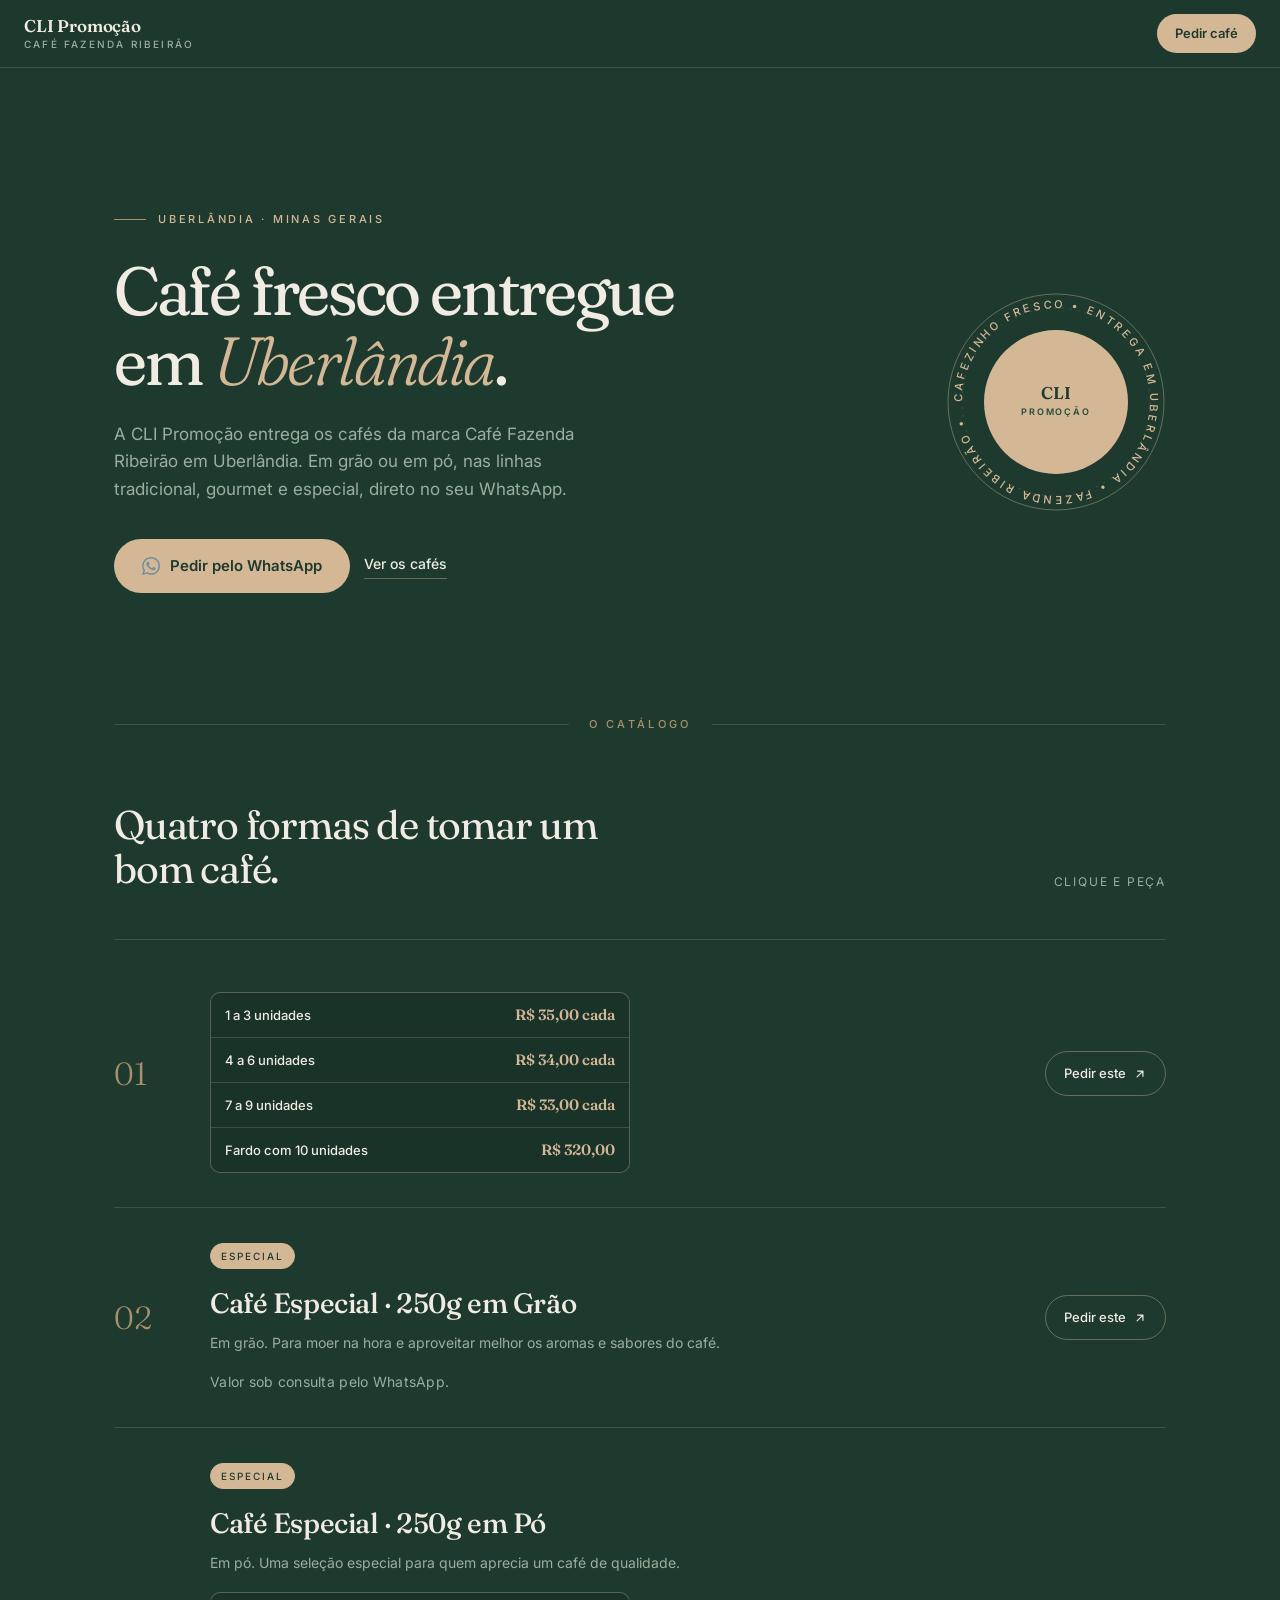
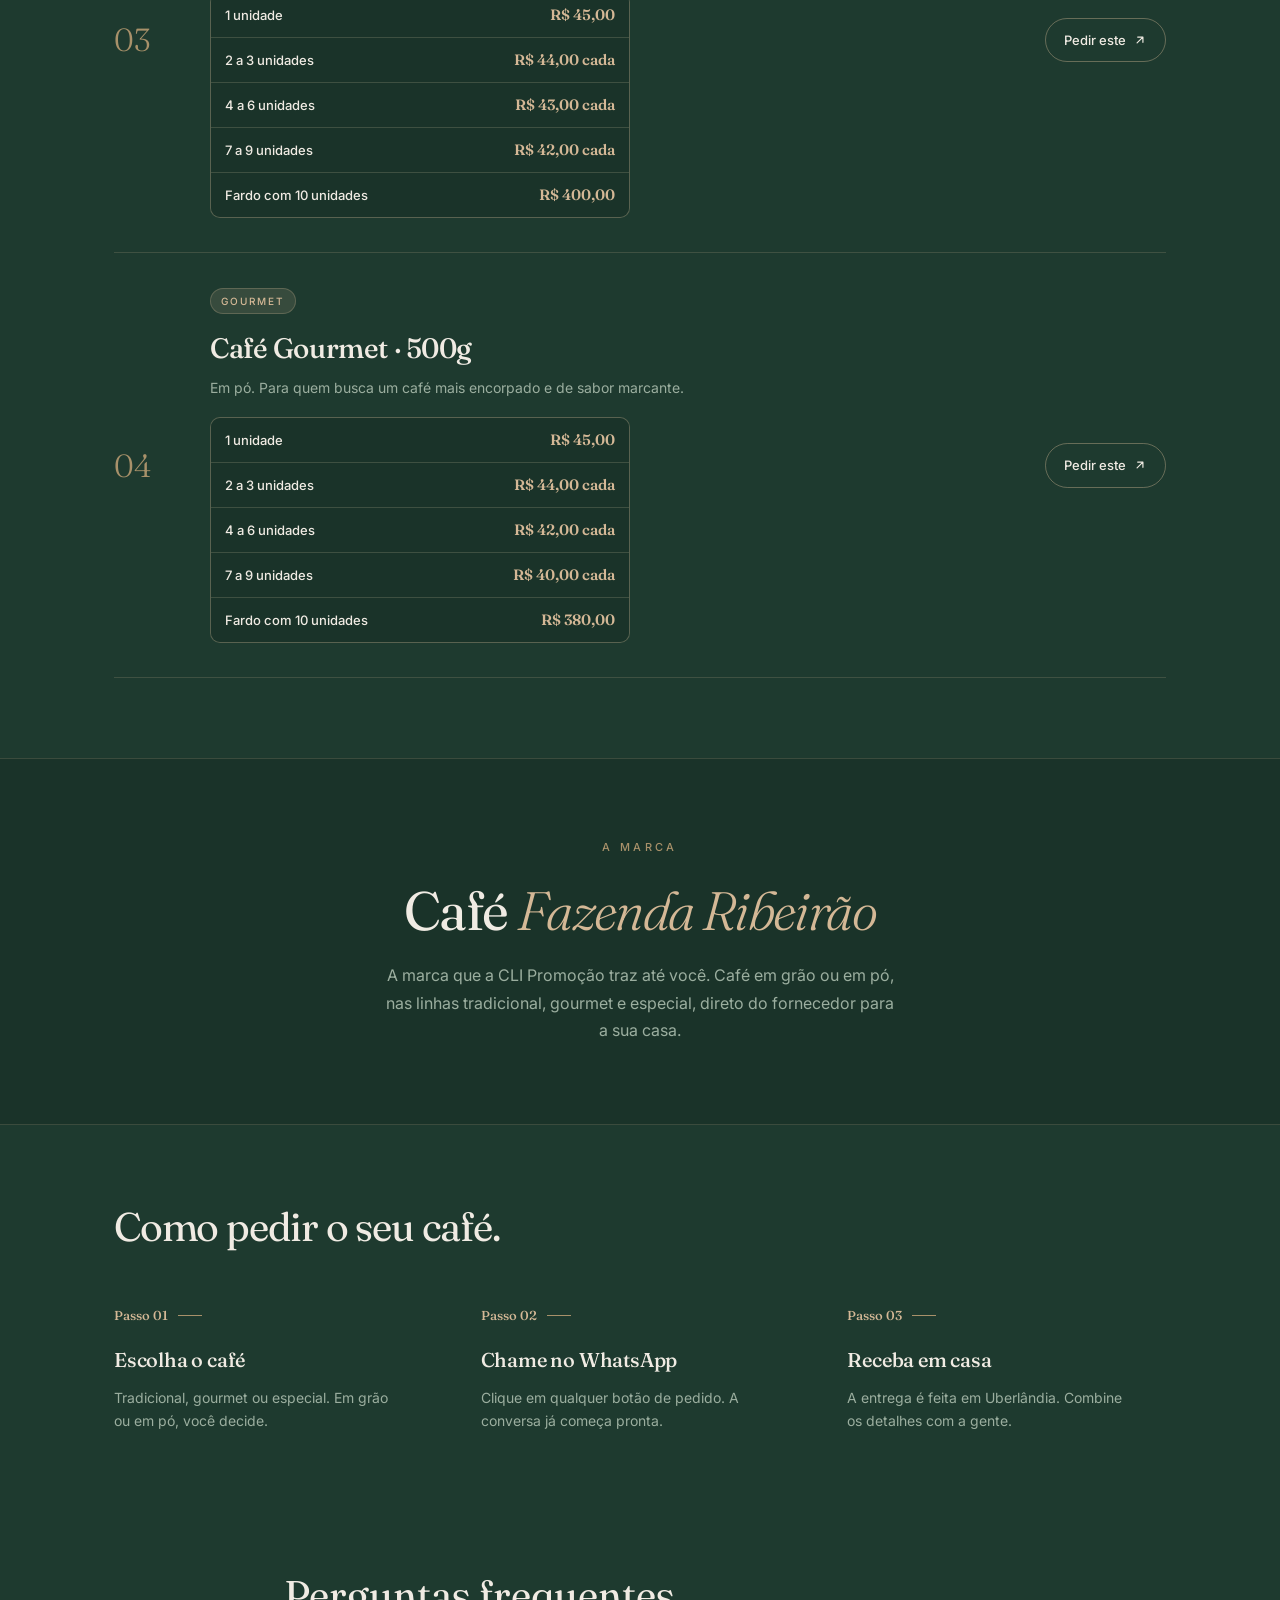
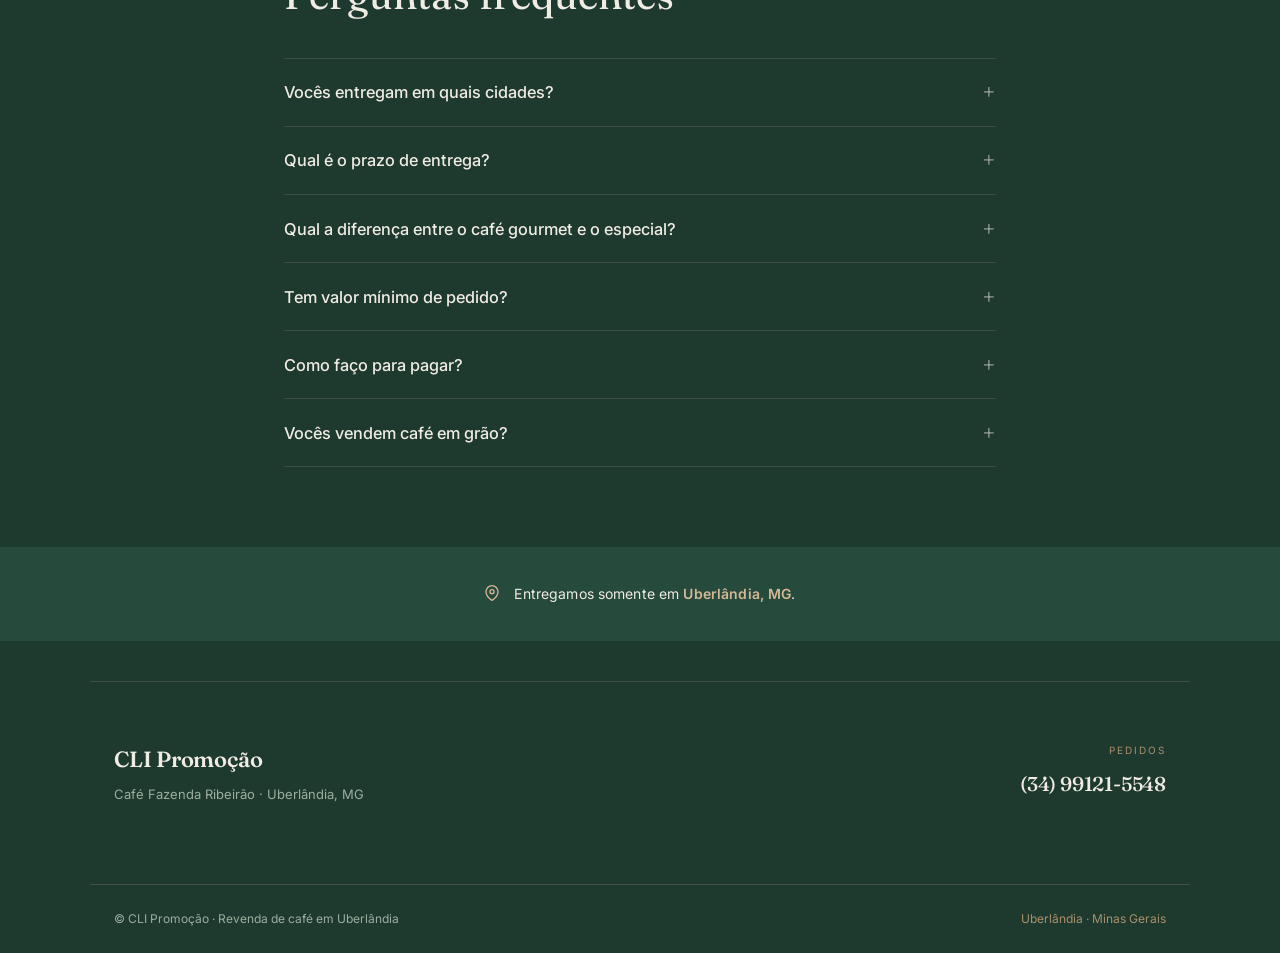
==== commit 110ec880: "Ajuste nos preços" ====
--- a/index.html
+++ b/index.html
@@ -370,37 +370,22 @@
 			<article class="product" data-cat="tradicional">
 				<span class="product-num">01</span>
 
-				<div class="product-info">
-					<span class="badge">Tradicional</span>
-					<h3>Café Tradicional · 500g</h3>
-					<p>Em pó. O café do dia, para o coador ou a cafeteira.</p>
-
-					<!-- Quando tiver a foto, descomente e ajuste o caminho:
-					<img class="product-photo" src="assets/cafe-tradicional-500g.jpg"
-						alt="Pacote de Café Fazenda Ribeirão tradicional 500g em pó"
-						width="600" height="600" loading="lazy"> -->
-
-					<div class="price-table">
-						<div class="price-row">
-							<span class="qty">1 unidade</span>
-							<span class="price">R$ 35,00</span>
-						</div>
-						<div class="price-row">
-							<span class="qty">2 a 3 unidades</span>
-							<span class="price">R$ 33,00 cada</span>
-						</div>
-						<div class="price-row">
-							<span class="qty">4 a 6 unidades</span>
-							<span class="price">R$ 30,00 cada</span>
-						</div>
-						<div class="price-row">
-							<span class="qty">7 a 9 unidades</span>
-							<span class="price">R$ 28,00 cada</span>
-						</div>
-						<div class="price-row">
-							<span class="qty">Fardo com 10 unidades</span>
-							<span class="price">R$ 260,00</span>
-						</div>
+				<div class="price-table">
+					<div class="price-row">
+						<span class="qty">1 a 3 unidades</span>
+						<span class="price">R$ 35,00 cada</span>
+					</div>
+					<div class="price-row">
+						<span class="qty">4 a 6 unidades</span>
+						<span class="price">R$ 34,00 cada</span>
+					</div>
+					<div class="price-row">
+						<span class="qty">7 a 9 unidades</span>
+						<span class="price">R$ 33,00 cada</span>
+					</div>
+					<div class="price-row">
+						<span class="qty">Fardo com 10 unidades</span>
+						<span class="price">R$ 320,00</span>
 					</div>
 				</div>
 
@@ -616,7 +601,8 @@
 
 		<details class="faq-item">
 			<summary>Vocês vendem café em grão?</summary>
-			<p>Sim. O café especial de 250g está disponível em grão, para moer na hora. Consulte o valor pelo WhatsApp.</p>
+			<p>Sim. O café especial de 250g está disponível em grão, para moer na hora. Consulte o valor pelo WhatsApp.
+			</p>
 		</details>
 	</section>
 
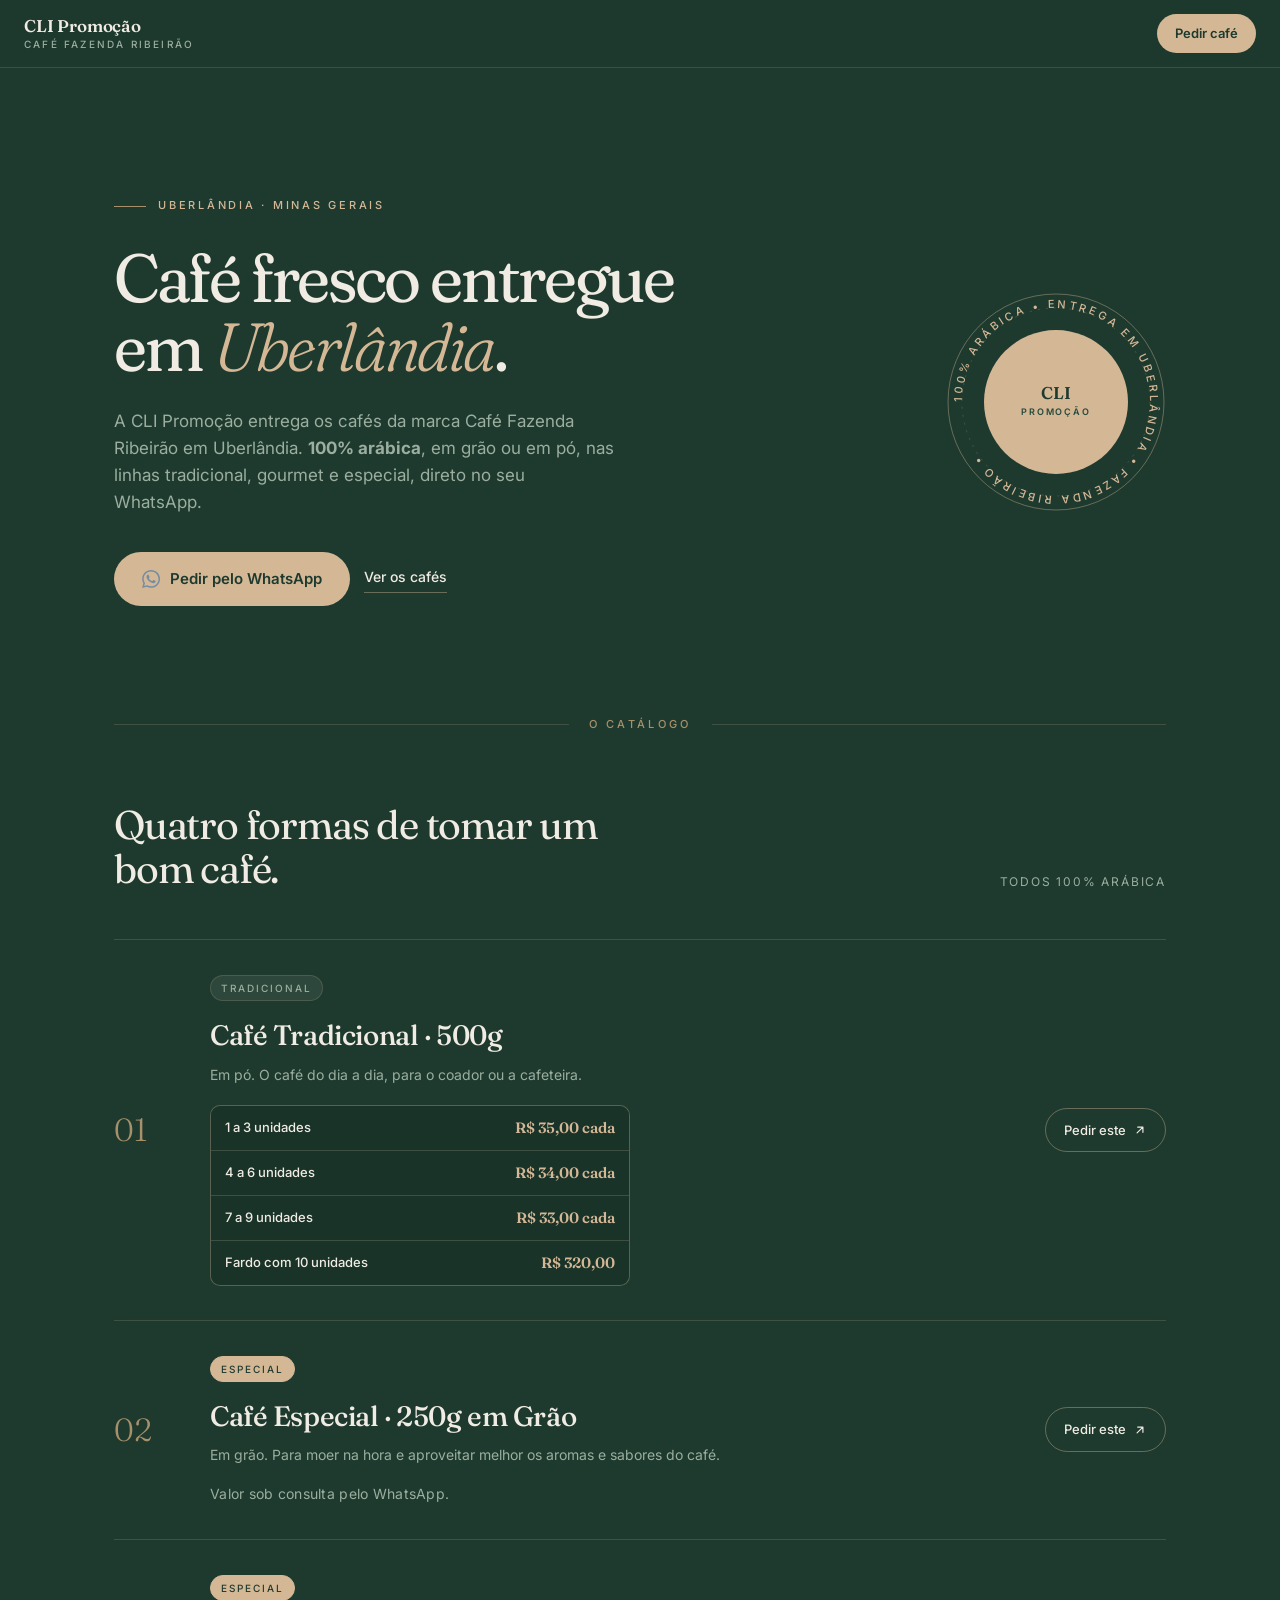
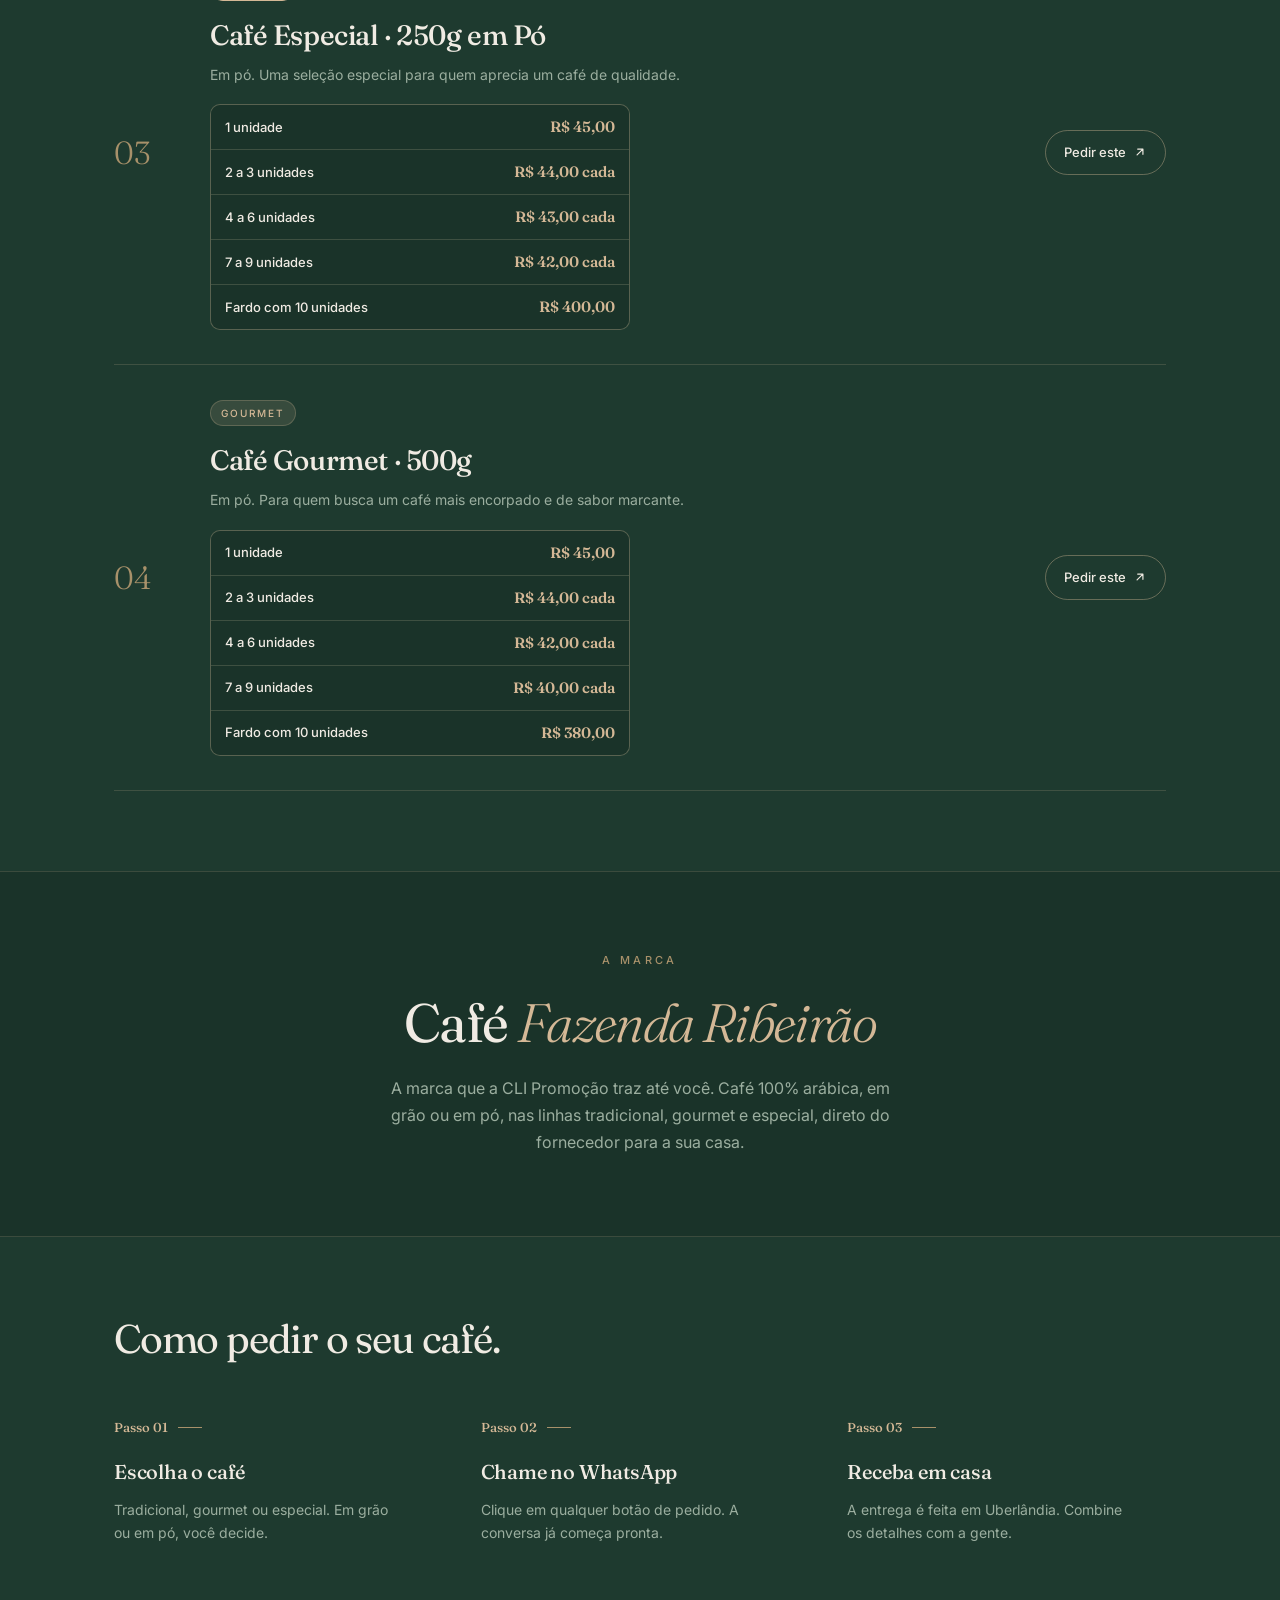
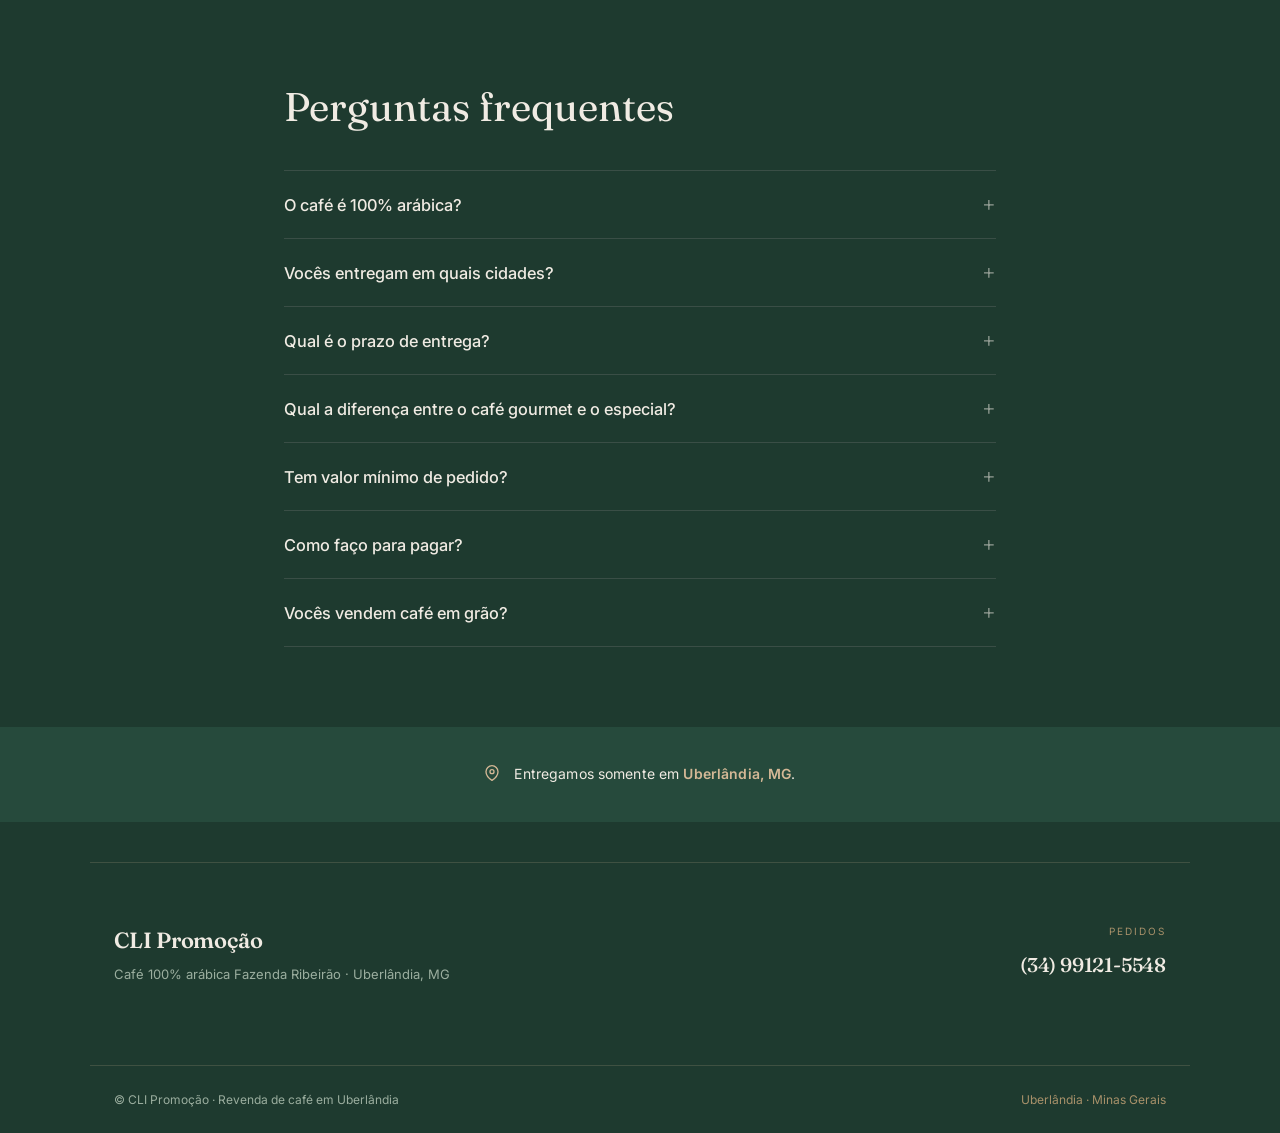
==== commit 9ae13c91: "100% arábica" ====
--- a/index.html
+++ b/index.html
@@ -6,10 +6,10 @@
 	<meta charset="UTF-8">
 	<meta name="viewport" content="width=device-width, initial-scale=1.0">
 
-	<title>Café em Uberlândia com Entrega | Fazenda Ribeirão — CLI Promoção</title>
+	<title>Café 100% Arábica em Uberlândia com Entrega | Fazenda Ribeirão — CLI Promoção</title>
 
 	<meta name="description"
-		content="Entrega de café em Uberlândia, MG: tradicional, gourmet e especial, em grão ou em pó, da marca Café Fazenda Ribeirão. Peça pelo WhatsApp e receba em casa.">
+		content="Entrega de café 100% arábica em Uberlândia, MG: tradicional, gourmet e especial, em grão ou em pó, da marca Café Fazenda Ribeirão. Peça pelo WhatsApp e receba em casa.">
 
 	<meta name="theme-color" content="#3A6B53">
 
@@ -22,10 +22,10 @@
 	<meta property="og:locale" content="pt_BR">
 	<meta property="og:url" content="https://www.clipromocoes.com.br/">
 
-	<meta property="og:title" content="Café em Uberlândia com Entrega | Fazenda Ribeirão">
+	<meta property="og:title" content="Café 100% Arábica em Uberlândia com Entrega | Fazenda Ribeirão">
 
 	<meta property="og:description"
-		content="A CLI Promoção entrega os cafés da marca Café Fazenda Ribeirão em Uberlândia. Em grão, em pó, tradicional, gourmet e especial, direto no seu WhatsApp.">
+		content="A CLI Promoção entrega os cafés 100% arábica da marca Café Fazenda Ribeirão em Uberlândia. Em grão, em pó, tradicional, gourmet e especial, direto no seu WhatsApp.">
 
 	<meta property="og:image" content="https://www.clipromocoes.com.br/assets/og-card.jpg">
 
@@ -131,7 +131,7 @@
 				"@type": "LocalBusiness",
 				"@id": "https://www.clipromocoes.com.br/#negocio",
 				"name": "CLI Promoção",
-				"description": "Revenda dos cafés da marca Café Fazenda Ribeirão, com entrega em Uberlândia, MG.",
+				"description": "Revenda dos cafés 100% arábica da marca Café Fazenda Ribeirão, com entrega em Uberlândia, MG.",
 				"url": "https://www.clipromocoes.com.br/",
 				"image": "https://www.clipromocoes.com.br/assets/og-card.jpg",
 				"telephone": "+55-34-99121-5548",
@@ -164,7 +164,7 @@
 				],
 				"hasOfferCatalog": {
 					"@type": "OfferCatalog",
-					"name": "Cafés Fazenda Ribeirão",
+					"name": "Cafés Fazenda Ribeirão · 100% arábica",
 					"itemListElement": [
 						{
 							"@type": "Offer",
@@ -174,7 +174,7 @@
 							"itemOffered": {
 								"@type": "Product",
 								"name": "Café Tradicional 500g",
-								"description": "Café em pó, linha tradicional, para coador ou cafeteira.",
+								"description": "Café 100% arábica em pó, linha tradicional, para coador ou cafeteira.",
 								"brand": {
 									"@type": "Brand",
 									"name": "Café Fazenda Ribeirão"
@@ -194,7 +194,7 @@
 							"itemOffered": {
 								"@type": "Product",
 								"name": "Café Especial 250g em Pó",
-								"description": "Café especial em pó, seleção para apreciar com calma.",
+								"description": "Café especial 100% arábica em pó, seleção para apreciar com calma.",
 								"brand": {
 									"@type": "Brand",
 									"name": "Café Fazenda Ribeirão"
@@ -214,7 +214,7 @@
 							"itemOffered": {
 								"@type": "Product",
 								"name": "Café Gourmet 500g",
-								"description": "Café em pó, linha gourmet, mais encorpado e de sabor marcante.",
+								"description": "Café 100% arábica em pó, linha gourmet, mais encorpado e de sabor marcante.",
 								"brand": {
 									"@type": "Brand",
 									"name": "Café Fazenda Ribeirão"
@@ -235,6 +235,14 @@
 				"mainEntity": [
 					{
 						"@type": "Question",
+						"name": "O café é 100% arábica?",
+						"acceptedAnswer": {
+							"@type": "Answer",
+							"text": "Sim. Todos os cafés Fazenda Ribeirão que entregamos são 100% arábica, sem mistura com conilon ou robusta. É o grão de sabor mais suave, menos amargo e com aroma mais delicado."
+						}
+					},
+					{
+						"@type": "Question",
 						"name": "Vocês entregam em quais cidades?",
 						"acceptedAnswer": {
 							"@type": "Answer",
@@ -254,7 +262,7 @@
 						"name": "Qual a diferença entre o café gourmet e o especial?",
 						"acceptedAnswer": {
 							"@type": "Answer",
-							"text": "O gourmet usa grãos selecionados e tem sabor mais encorpado e marcante que o tradicional. O especial passa por uma seleção mais rigorosa de grãos e torra, com acidez e aroma mais evidentes, e é vendido em pacotes de 250g."
+							"text": "Os dois são 100% arábica. O gourmet usa grãos selecionados e tem sabor mais encorpado e marcante que o tradicional. O especial passa por uma seleção mais rigorosa de grãos e torra, com acidez e aroma mais evidentes, e é vendido em pacotes de 250g."
 						}
 					},
 					{
@@ -262,7 +270,7 @@
 						"name": "Tem valor mínimo de pedido?",
 						"acceptedAnswer": {
 							"@type": "Answer",
-							"text": "Não há valor mínimo. A partir de duas unidades o preço por pacote já diminui, e o fardo com dez unidades tem o melhor valor."
+							"text": "Não há valor mínimo. A partir de quatro unidades o preço por pacote já diminui, e o fardo com dez unidades tem o melhor valor."
 						}
 					},
 					{
@@ -319,8 +327,9 @@
 		<div class="hero-text">
 			<span class="kicker">Uberlândia · Minas Gerais</span>
 			<h1>Café fresco entregue<br>em <span class="italic">Uberlândia</span>.</h1>
-			<p class="lead">A CLI Promoção entrega os cafés da marca Café Fazenda Ribeirão em Uberlândia. Em grão ou em
-				pó, nas linhas tradicional, gourmet e especial, direto no seu WhatsApp.</p>
+			<p class="lead">A CLI Promoção entrega os cafés da marca Café Fazenda Ribeirão em Uberlândia.
+				<strong>100% arábica</strong>, em grão ou em pó, nas linhas tradicional, gourmet e especial,
+				direto no seu WhatsApp.</p>
 			<div class="hero-actions">
 				<a href="https://wa.me/5534991215548?text=Ol%C3%A1!%20Vim%20pelo%20site%20e%20quero%20pedir%20caf%C3%A9."
 					class="btn-primary" target="_blank" rel="noopener">
@@ -339,7 +348,7 @@
 				<circle cx="110" cy="110" r="94" fill="none" stroke="rgba(212,184,150,0.2)" stroke-width="1"
 					stroke-dasharray="2 6" />
 				<text fill="#D4B896" font-size="11" font-family="Inter,sans-serif" letter-spacing="3" font-weight="500">
-					<textPath href="#circlePath" startOffset="0">CAFEZINHO FRESCO • ENTREGA EM UBERLÂNDIA • FAZENDA
+					<textPath href="#circlePath" startOffset="0">100% ARÁBICA • ENTREGA EM UBERLÂNDIA • FAZENDA
 						RIBEIRÃO •
 					</textPath>
 				</text>
@@ -360,7 +369,7 @@
 	<section class="catalog" id="catalogo">
 		<div class="catalog-head">
 			<h2>Quatro formas de tomar um bom café.</h2>
-			<span class="note">Clique e peça</span>
+			<span class="note">Todos 100% arábica</span>
 		</div>
 
 
@@ -370,22 +379,33 @@
 			<article class="product" data-cat="tradicional">
 				<span class="product-num">01</span>
 
-				<div class="price-table">
-					<div class="price-row">
-						<span class="qty">1 a 3 unidades</span>
-						<span class="price">R$ 35,00 cada</span>
-					</div>
-					<div class="price-row">
-						<span class="qty">4 a 6 unidades</span>
-						<span class="price">R$ 34,00 cada</span>
-					</div>
-					<div class="price-row">
-						<span class="qty">7 a 9 unidades</span>
-						<span class="price">R$ 33,00 cada</span>
-					</div>
-					<div class="price-row">
-						<span class="qty">Fardo com 10 unidades</span>
-						<span class="price">R$ 320,00</span>
+				<div class="product-info">
+					<span class="badge">Tradicional</span>
+					<h3>Café Tradicional · 500g</h3>
+					<p>Em pó. O café do dia a dia, para o coador ou a cafeteira.</p>
+
+					<!-- Quando tiver a foto, descomente e ajuste o caminho:
+					<img class="product-photo" src="assets/cafe-tradicional-500g.jpg"
+						alt="Pacote de Café Fazenda Ribeirão tradicional 500g em pó"
+						width="600" height="600" loading="lazy"> -->
+
+					<div class="price-table">
+						<div class="price-row">
+							<span class="qty">1 a 3 unidades</span>
+							<span class="price">R$ 35,00 cada</span>
+						</div>
+						<div class="price-row">
+							<span class="qty">4 a 6 unidades</span>
+							<span class="price">R$ 34,00 cada</span>
+						</div>
+						<div class="price-row">
+							<span class="qty">7 a 9 unidades</span>
+							<span class="price">R$ 33,00 cada</span>
+						</div>
+						<div class="price-row">
+							<span class="qty">Fardo com 10 unidades</span>
+							<span class="price">R$ 320,00</span>
+						</div>
 					</div>
 				</div>
 
@@ -539,8 +559,8 @@
 		<div class="brand-band-inner">
 			<div class="eyebrow">A Marca</div>
 			<h2>Café <em>Fazenda Ribeirão</em></h2>
-			<p>A marca que a CLI Promoção traz até você. Café em grão ou em pó, nas linhas tradicional, gourmet e
-				especial, direto do fornecedor para a sua casa.</p>
+			<p>A marca que a CLI Promoção traz até você. Café 100% arábica, em grão ou em pó, nas linhas tradicional,
+				gourmet e especial, direto do fornecedor para a sua casa.</p>
 		</div>
 	</section>
 
@@ -569,6 +589,12 @@
 		<h2>Perguntas frequentes</h2>
 
 		<details class="faq-item">
+			<summary>O café é 100% arábica?</summary>
+			<p>Sim. Todos os cafés Fazenda Ribeirão que entregamos são 100% arábica, sem mistura com conilon ou
+				robusta. É o grão de sabor mais suave, menos amargo e com aroma mais delicado.</p>
+		</details>
+
+		<details class="faq-item">
 			<summary>Vocês entregam em quais cidades?</summary>
 			<p>A entrega é feita somente em Uberlândia, MG. Atendemos toda a cidade, incluindo Santa Mônica,
 				Segismundo Pereira, Tibery, Umuarama, Jardim Karaíba, Morada da Colina, Granja Marileusa, Luizote de
@@ -583,20 +609,20 @@
 
 		<details class="faq-item">
 			<summary>Qual a diferença entre o café gourmet e o especial?</summary>
-			<p>O gourmet usa grãos selecionados e tem sabor mais encorpado e marcante que o tradicional. O especial
-				passa por uma seleção mais rigorosa de grãos e torra, com acidez e aroma mais evidentes, e é vendido
-				em pacotes de 250g.</p>
+			<p>Os dois são 100% arábica. O gourmet usa grãos selecionados e tem sabor mais encorpado e marcante que o
+				tradicional. O especial passa por uma seleção mais rigorosa de grãos e torra, com acidez e aroma mais
+				evidentes, e é vendido em pacotes de 250g.</p>
 		</details>
 
 		<details class="faq-item">
 			<summary>Tem valor mínimo de pedido?</summary>
-			<p>Não há valor mínimo. A partir de duas unidades o preço por pacote já diminui, e o fardo com dez
+			<p>Não há valor mínimo. A partir de quatro unidades o preço por pacote já diminui, e o fardo com dez
 				unidades tem o melhor valor.</p>
 		</details>
 
 		<details class="faq-item">
 			<summary>Como faço para pagar?</summary>
-			<p>Aceitamos Pix e dinheiro. O pagamento é combinado pelo WhatsApp junto com o pedido.</p>
+			<p>Aceitamos Pix, dinheiro e cartão. O pagamento é combinado pelo WhatsApp junto com o pedido.</p>
 		</details>
 
 		<details class="faq-item">
@@ -618,7 +644,7 @@
 	<footer>
 		<div class="footer-brand">
 			<h3>CLI Promoção</h3>
-			<p>Café Fazenda Ribeirão · Uberlândia, MG</p>
+			<p>Café 100% arábica Fazenda Ribeirão · Uberlândia, MG</p>
 		</div>
 		<div class="footer-contact">
 			<span class="label">Pedidos</span>
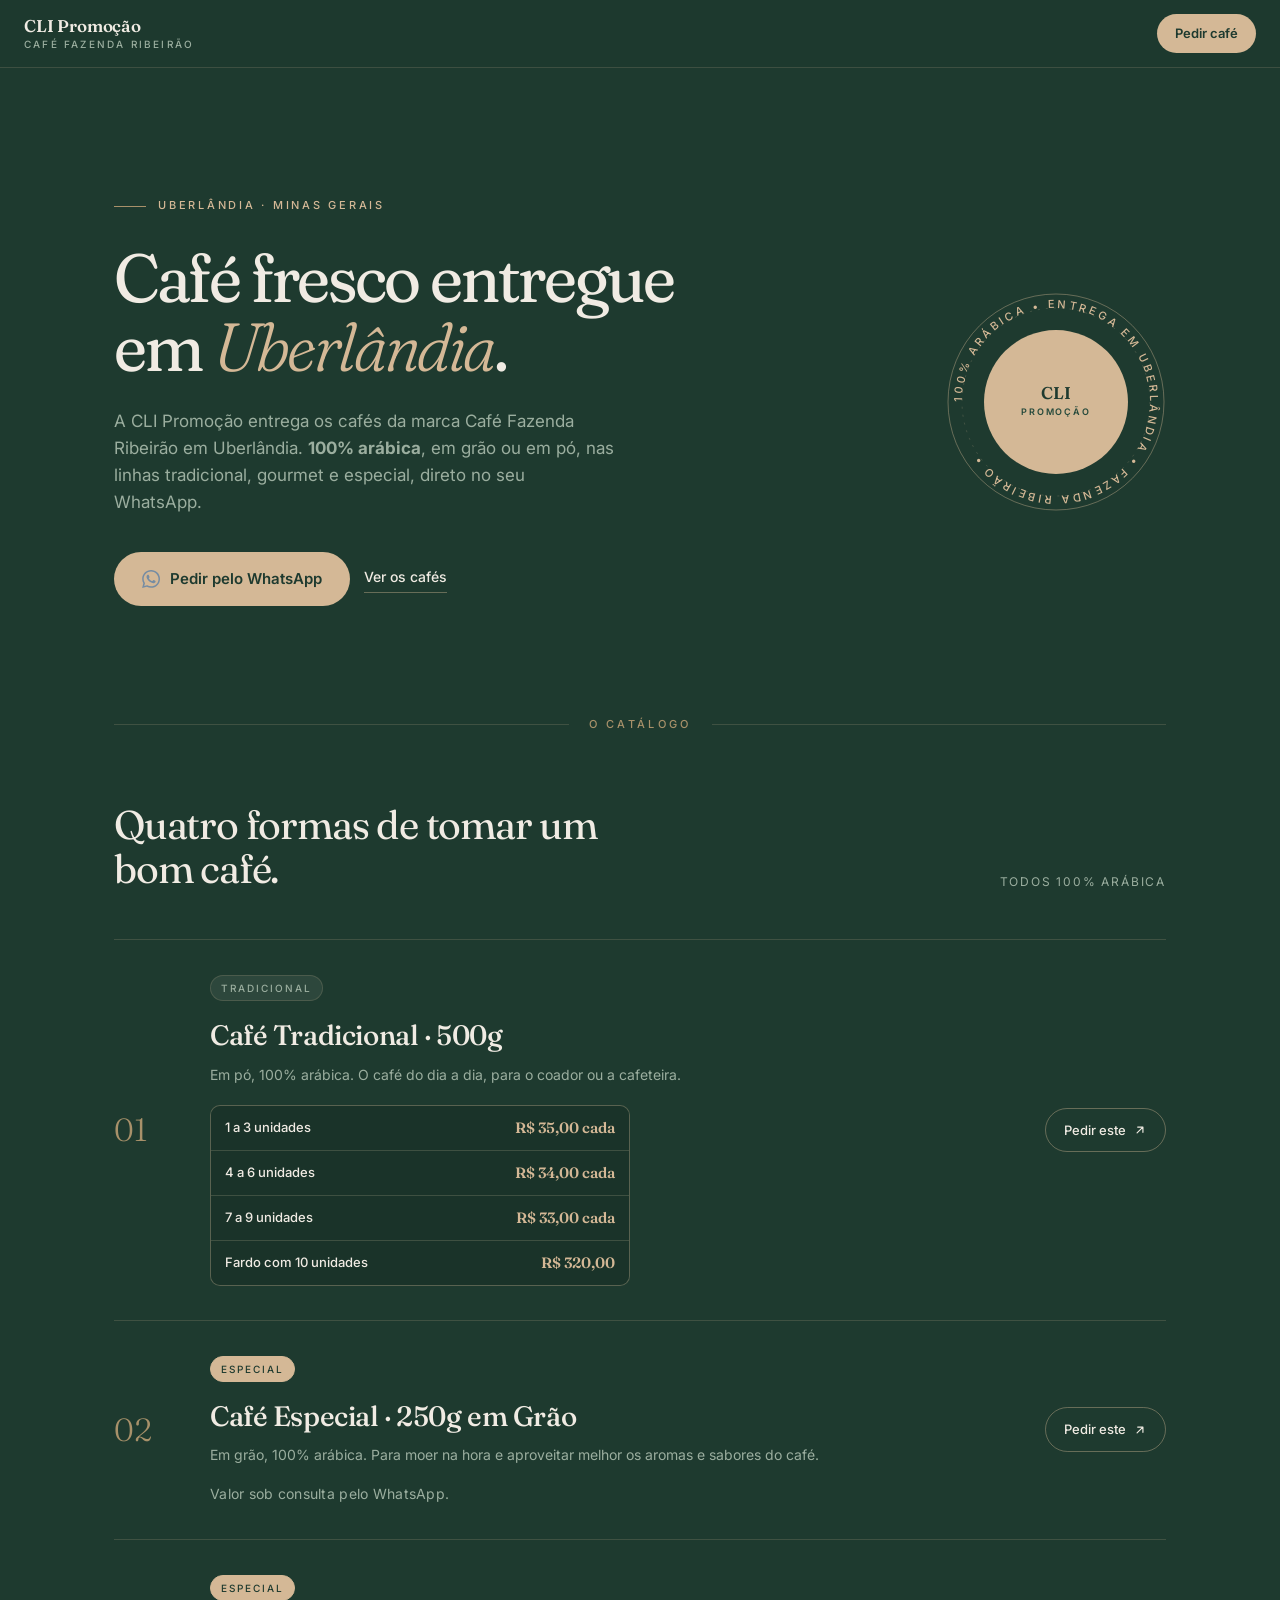
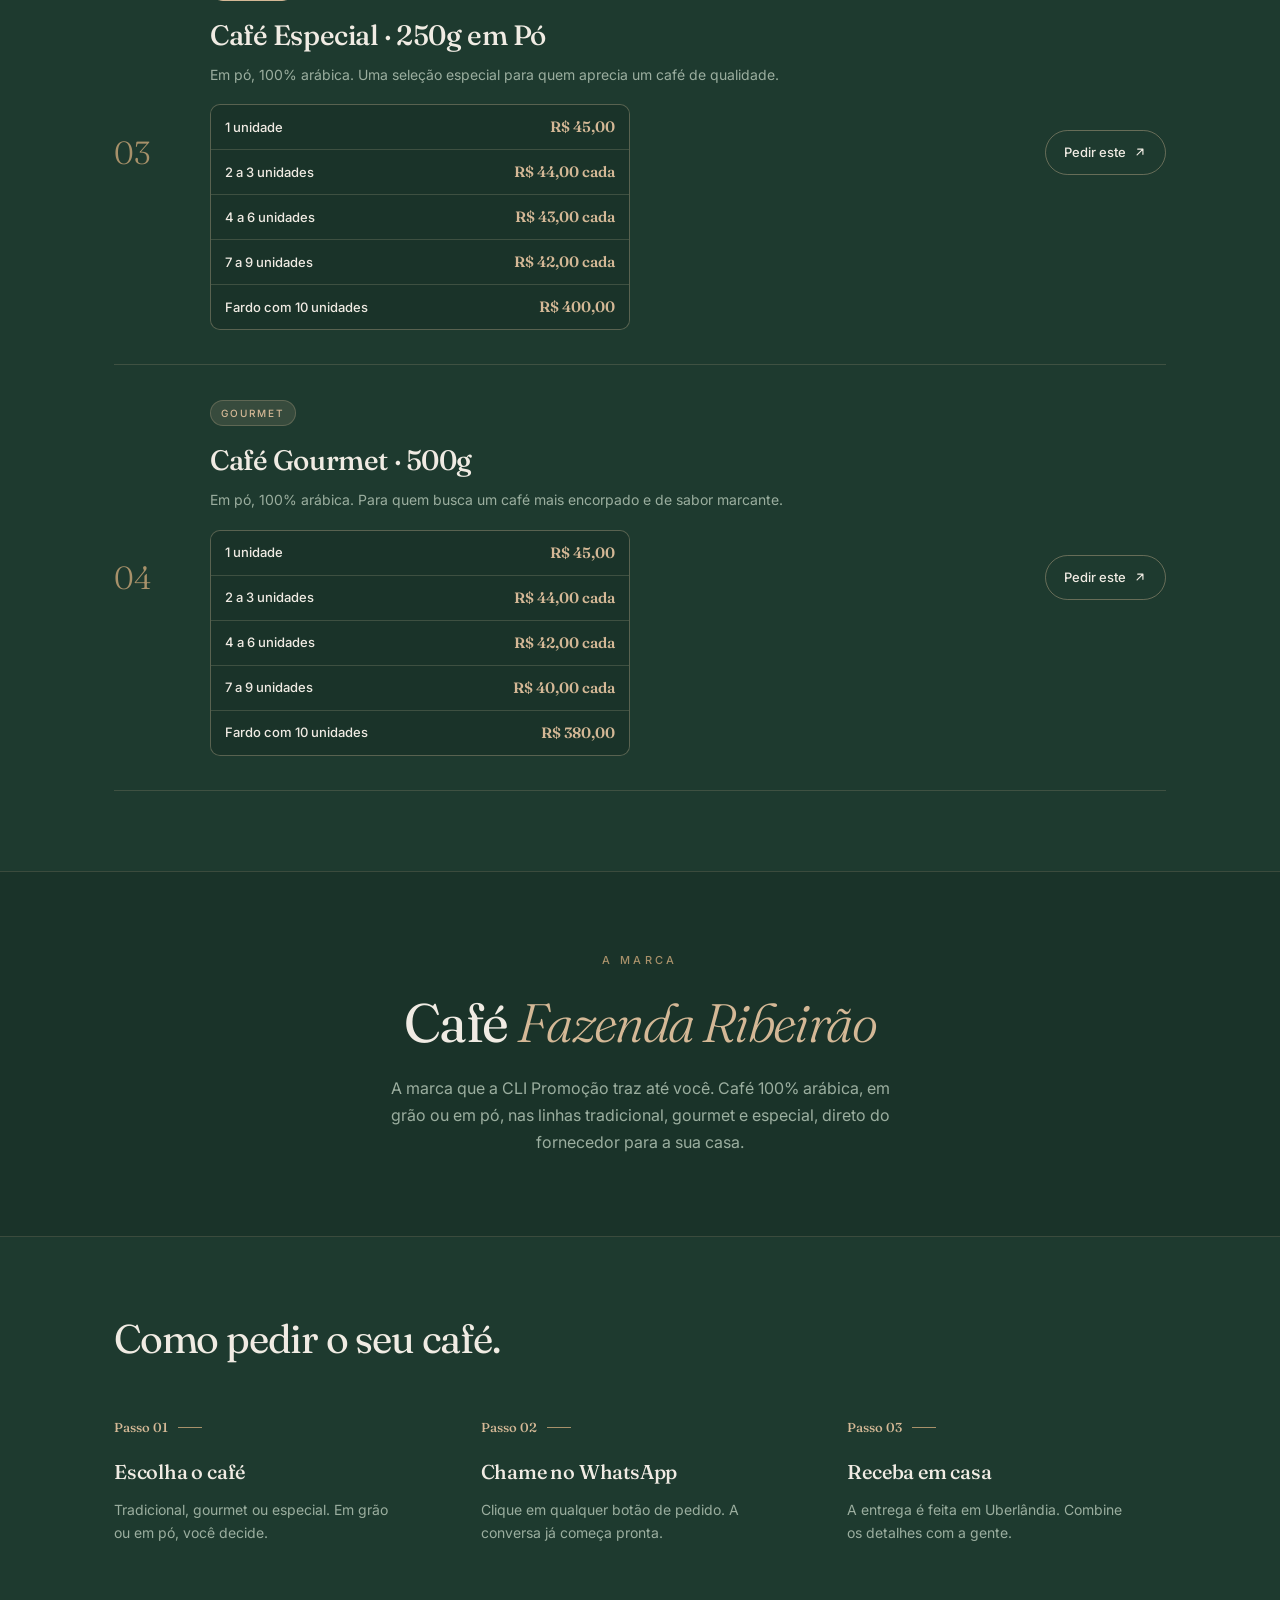
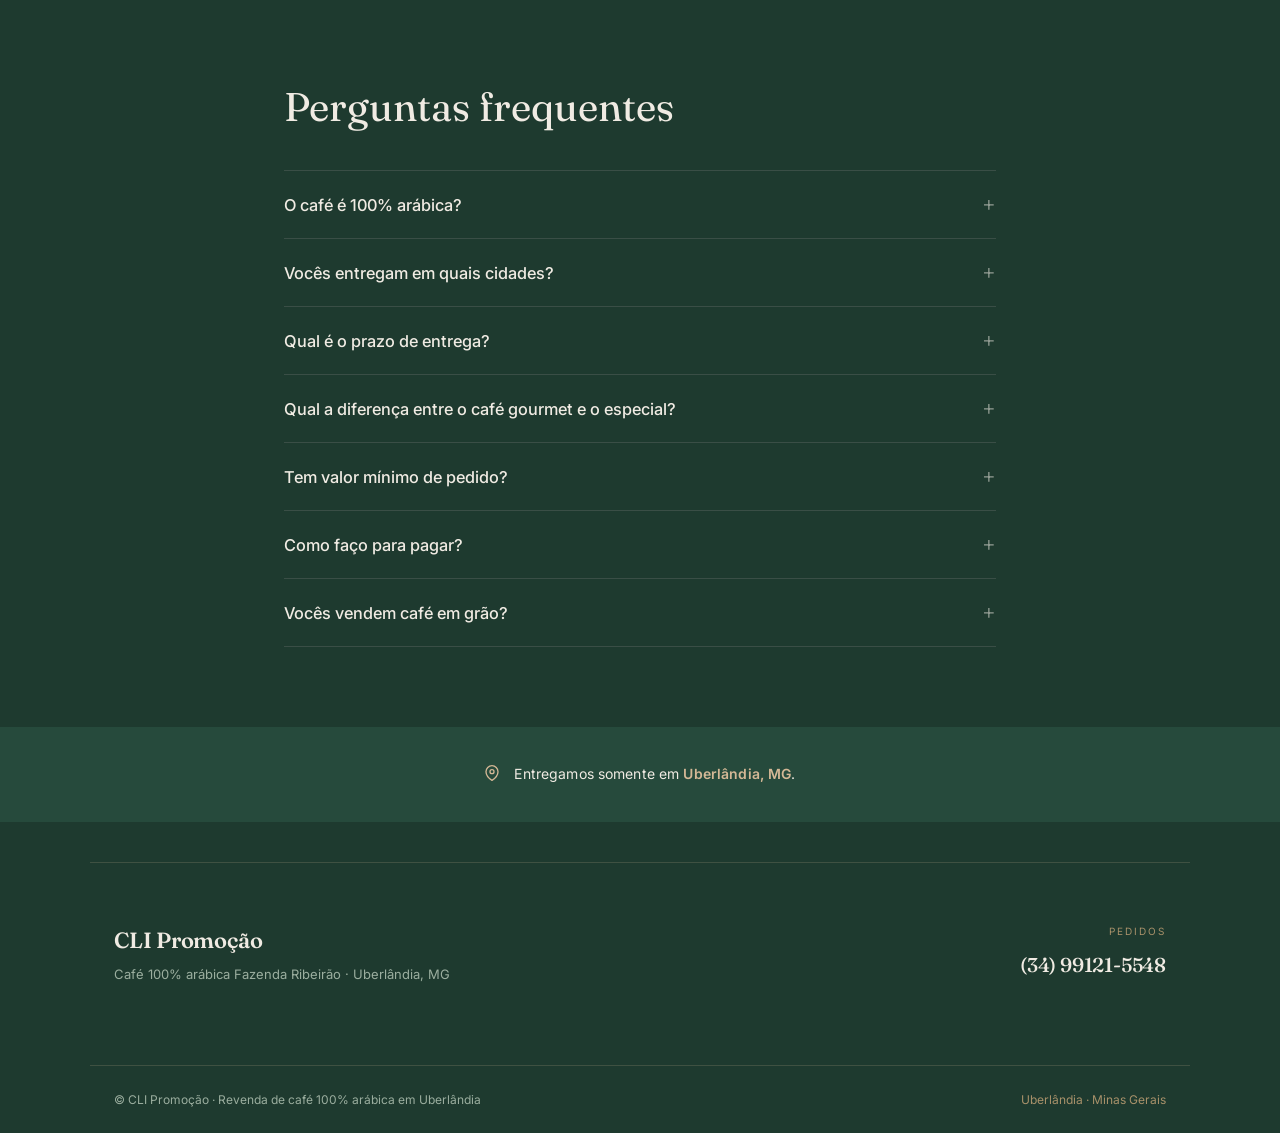
==== commit 92948204: "100% arabica corrijido" ====
--- a/index.html
+++ b/index.html
@@ -27,10 +27,10 @@
 	<meta property="og:description"
 		content="A CLI Promoção entrega os cafés 100% arábica da marca Café Fazenda Ribeirão em Uberlândia. Em grão, em pó, tradicional, gourmet e especial, direto no seu WhatsApp.">
 
-	<meta property="og:image" content="https://www.clipromocoes.com.br/assets/og-card.jpg">
-
-	<meta property="og:image:width" content="1200">
-	<meta property="og:image:height" content="630">
+	<meta property="og:image" content="https://www.clipromocoes.com.br/assets/og-card.png">
+
+	<meta property="og:image:width" content="640">
+	<meta property="og:image:height" content="640">
 
 	<!-- Fontes -->
 	<link rel="preconnect" href="https://fonts.googleapis.com">
@@ -122,7 +122,9 @@
 		}
 	</style>
 
-	<!-- Dados estruturados: o negócio, o catálogo e as perguntas frequentes -->
+	<!-- Dados estruturados: negócio, produtos e perguntas frequentes.
+	     Cada Product tem "offers" próprio — exigência do Google para
+	     resultados aprimorados de produto. -->
 	<script type="application/ld+json">
 	{
 		"@context": "https://schema.org",
@@ -133,9 +135,9 @@
 				"name": "CLI Promoção",
 				"description": "Revenda dos cafés 100% arábica da marca Café Fazenda Ribeirão, com entrega em Uberlândia, MG.",
 				"url": "https://www.clipromocoes.com.br/",
-				"image": "https://www.clipromocoes.com.br/assets/og-card.jpg",
+				"image": "https://www.clipromocoes.com.br/assets/og-card.png",
 				"telephone": "+55-34-99121-5548",
-				"priceRange": "R$ 28 - R$ 400",
+				"priceRange": "R$ 32 - R$ 400",
 				"currenciesAccepted": "BRL",
 				"paymentAccepted": "Pix, Dinheiro, Cartão",
 				"address": {
@@ -161,72 +163,126 @@
 						"opens": "08:00",
 						"closes": "12:00"
 					}
+				]
+			},
+			{
+				"@type": "Product",
+				"@id": "https://www.clipromocoes.com.br/#cafe-tradicional-500g",
+				"name": "Café Tradicional 500g · 100% Arábica",
+				"description": "Café 100% arábica em pó, linha tradicional, para coador ou cafeteira. Entrega em Uberlândia, MG.",
+				"image": "https://www.clipromocoes.com.br/assets/og-card.png",
+				"brand": {
+					"@type": "Brand",
+					"name": "Café Fazenda Ribeirão"
+				},
+				"weight": {
+					"@type": "QuantitativeValue",
+					"value": 500,
+					"unitCode": "GRM"
+				},
+				"additionalProperty": [
+					{
+						"@type": "PropertyValue",
+						"name": "Espécie do grão",
+						"value": "100% arábica"
+					},
+					{
+						"@type": "PropertyValue",
+						"name": "Moagem",
+						"value": "Em pó"
+					}
 				],
-				"hasOfferCatalog": {
-					"@type": "OfferCatalog",
-					"name": "Cafés Fazenda Ribeirão · 100% arábica",
-					"itemListElement": [
-						{
-							"@type": "Offer",
-							"price": "35.00",
-							"priceCurrency": "BRL",
-							"availability": "https://schema.org/InStock",
-							"itemOffered": {
-								"@type": "Product",
-								"name": "Café Tradicional 500g",
-								"description": "Café 100% arábica em pó, linha tradicional, para coador ou cafeteira.",
-								"brand": {
-									"@type": "Brand",
-									"name": "Café Fazenda Ribeirão"
-								},
-								"weight": {
-									"@type": "QuantitativeValue",
-									"value": 500,
-									"unitCode": "GRM"
-								}
-							}
-						},
-						{
-							"@type": "Offer",
-							"price": "45.00",
-							"priceCurrency": "BRL",
-							"availability": "https://schema.org/InStock",
-							"itemOffered": {
-								"@type": "Product",
-								"name": "Café Especial 250g em Pó",
-								"description": "Café especial 100% arábica em pó, seleção para apreciar com calma.",
-								"brand": {
-									"@type": "Brand",
-									"name": "Café Fazenda Ribeirão"
-								},
-								"weight": {
-									"@type": "QuantitativeValue",
-									"value": 250,
-									"unitCode": "GRM"
-								}
-							}
-						},
-						{
-							"@type": "Offer",
-							"price": "45.00",
-							"priceCurrency": "BRL",
-							"availability": "https://schema.org/InStock",
-							"itemOffered": {
-								"@type": "Product",
-								"name": "Café Gourmet 500g",
-								"description": "Café 100% arábica em pó, linha gourmet, mais encorpado e de sabor marcante.",
-								"brand": {
-									"@type": "Brand",
-									"name": "Café Fazenda Ribeirão"
-								},
-								"weight": {
-									"@type": "QuantitativeValue",
-									"value": 500,
-									"unitCode": "GRM"
-								}
-							}
-						}
-					]
+				"offers": {
+					"@type": "AggregateOffer",
+					"url": "https://www.clipromocoes.com.br/#catalogo",
+					"priceCurrency": "BRL",
+					"lowPrice": "32.00",
+					"highPrice": "35.00",
+					"offerCount": 4,
+					"availability": "https://schema.org/InStock",
+					"seller": {
+						"@id": "https://www.clipromocoes.com.br/#negocio"
+					}
+				}
+			},
+			{
+				"@type": "Product",
+				"@id": "https://www.clipromocoes.com.br/#cafe-especial-250g-po",
+				"name": "Café Especial 250g em Pó · 100% Arábica",
+				"description": "Café especial 100% arábica em pó, seleção para apreciar com calma. Entrega em Uberlândia, MG.",
+				"image": "https://www.clipromocoes.com.br/assets/og-card.png",
+				"brand": {
+					"@type": "Brand",
+					"name": "Café Fazenda Ribeirão"
+				},
+				"weight": {
+					"@type": "QuantitativeValue",
+					"value": 250,
+					"unitCode": "GRM"
+				},
+				"additionalProperty": [
+					{
+						"@type": "PropertyValue",
+						"name": "Espécie do grão",
+						"value": "100% arábica"
+					},
+					{
+						"@type": "PropertyValue",
+						"name": "Moagem",
+						"value": "Em pó"
+					}
+				],
+				"offers": {
+					"@type": "AggregateOffer",
+					"url": "https://www.clipromocoes.com.br/#catalogo",
+					"priceCurrency": "BRL",
+					"lowPrice": "40.00",
+					"highPrice": "45.00",
+					"offerCount": 5,
+					"availability": "https://schema.org/InStock",
+					"seller": {
+						"@id": "https://www.clipromocoes.com.br/#negocio"
+					}
+				}
+			},
+			{
+				"@type": "Product",
+				"@id": "https://www.clipromocoes.com.br/#cafe-gourmet-500g",
+				"name": "Café Gourmet 500g · 100% Arábica",
+				"description": "Café 100% arábica em pó, linha gourmet, mais encorpado e de sabor marcante. Entrega em Uberlândia, MG.",
+				"image": "https://www.clipromocoes.com.br/assets/og-card.png",
+				"brand": {
+					"@type": "Brand",
+					"name": "Café Fazenda Ribeirão"
+				},
+				"weight": {
+					"@type": "QuantitativeValue",
+					"value": 500,
+					"unitCode": "GRM"
+				},
+				"additionalProperty": [
+					{
+						"@type": "PropertyValue",
+						"name": "Espécie do grão",
+						"value": "100% arábica"
+					},
+					{
+						"@type": "PropertyValue",
+						"name": "Moagem",
+						"value": "Em pó"
+					}
+				],
+				"offers": {
+					"@type": "AggregateOffer",
+					"url": "https://www.clipromocoes.com.br/#catalogo",
+					"priceCurrency": "BRL",
+					"lowPrice": "38.00",
+					"highPrice": "45.00",
+					"offerCount": 5,
+					"availability": "https://schema.org/InStock",
+					"seller": {
+						"@id": "https://www.clipromocoes.com.br/#negocio"
+					}
 				}
 			},
 			{
@@ -270,7 +326,7 @@
 						"name": "Tem valor mínimo de pedido?",
 						"acceptedAnswer": {
 							"@type": "Answer",
-							"text": "Não há valor mínimo. A partir de quatro unidades o preço por pacote já diminui, e o fardo com dez unidades tem o melhor valor."
+							"text": "Não há valor mínimo. Comprando mais unidades o preço por pacote diminui, e o fardo com dez unidades tem o melhor valor."
 						}
 					},
 					{
@@ -329,7 +385,8 @@
 			<h1>Café fresco entregue<br>em <span class="italic">Uberlândia</span>.</h1>
 			<p class="lead">A CLI Promoção entrega os cafés da marca Café Fazenda Ribeirão em Uberlândia.
 				<strong>100% arábica</strong>, em grão ou em pó, nas linhas tradicional, gourmet e especial,
-				direto no seu WhatsApp.</p>
+				direto no seu WhatsApp.
+			</p>
 			<div class="hero-actions">
 				<a href="https://wa.me/5534991215548?text=Ol%C3%A1!%20Vim%20pelo%20site%20e%20quero%20pedir%20caf%C3%A9."
 					class="btn-primary" target="_blank" rel="noopener">
@@ -382,14 +439,14 @@
 				<div class="product-info">
 					<span class="badge">Tradicional</span>
 					<h3>Café Tradicional · 500g</h3>
-					<p>Em pó. O café do dia a dia, para o coador ou a cafeteira.</p>
+					<p>Em pó, 100% arábica. O café do dia a dia, para o coador ou a cafeteira.</p>
 
 					<!-- Quando tiver a foto, descomente e ajuste o caminho:
 					<img class="product-photo" src="assets/cafe-tradicional-500g.jpg"
-						alt="Pacote de Café Fazenda Ribeirão tradicional 500g em pó"
+						alt="Pacote de Café Fazenda Ribeirão tradicional 500g, 100% arábica em pó"
 						width="600" height="600" loading="lazy"> -->
 
-					<div class="price-table">
+					<div class="price-table" data-produto="tradicional-500">
 						<div class="price-row">
 							<span class="qty">1 a 3 unidades</span>
 							<span class="price">R$ 35,00 cada</span>
@@ -428,14 +485,16 @@
 				<div class="product-info">
 					<span class="badge">Especial</span>
 					<h3>Café Especial · 250g em Grão</h3>
-					<p>Em grão. Para moer na hora e aproveitar melhor os aromas e sabores do café.</p>
+					<p>Em grão, 100% arábica. Para moer na hora e aproveitar melhor os aromas e sabores do café.</p>
 
 					<!-- Quando tiver a foto, descomente e ajuste o caminho:
 					<img class="product-photo" src="assets/cafe-especial-250g-grao.jpg"
-						alt="Pacote de Café Fazenda Ribeirão especial 250g em grão"
+						alt="Pacote de Café Fazenda Ribeirão especial 250g, 100% arábica em grão"
 						width="600" height="600" loading="lazy"> -->
 
-					<p class="price-ask">Valor sob consulta pelo WhatsApp.</p>
+					<div data-produto="especial-250-grao">
+						<p class="price-ask">Valor sob consulta pelo WhatsApp.</p>
+					</div>
 				</div>
 
 				<div class="product-order">
@@ -457,14 +516,14 @@
 				<div class="product-info">
 					<span class="badge">Especial</span>
 					<h3>Café Especial · 250g em Pó</h3>
-					<p>Em pó. Uma seleção especial para quem aprecia um café de qualidade.</p>
+					<p>Em pó, 100% arábica. Uma seleção especial para quem aprecia um café de qualidade.</p>
 
 					<!-- Quando tiver a foto, descomente e ajuste o caminho:
 					<img class="product-photo" src="assets/cafe-especial-250g-po.jpg"
-						alt="Pacote de Café Fazenda Ribeirão especial 250g em pó"
+						alt="Pacote de Café Fazenda Ribeirão especial 250g, 100% arábica em pó"
 						width="600" height="600" loading="lazy"> -->
 
-					<div class="price-table">
+					<div class="price-table" data-produto="especial-250-po">
 						<div class="price-row">
 							<span class="qty">1 unidade</span>
 							<span class="price">R$ 45,00</span>
@@ -507,14 +566,14 @@
 				<div class="product-info">
 					<span class="badge">Gourmet</span>
 					<h3>Café Gourmet · 500g</h3>
-					<p>Em pó. Para quem busca um café mais encorpado e de sabor marcante.</p>
+					<p>Em pó, 100% arábica. Para quem busca um café mais encorpado e de sabor marcante.</p>
 
 					<!-- Quando tiver a foto, descomente e ajuste o caminho:
 					<img class="product-photo" src="assets/cafe-gourmet-500g.jpg"
-						alt="Pacote de Café Fazenda Ribeirão gourmet 500g em pó"
+						alt="Pacote de Café Fazenda Ribeirão gourmet 500g, 100% arábica em pó"
 						width="600" height="600" loading="lazy"> -->
 
-					<div class="price-table">
+					<div class="price-table" data-produto="gourmet-500">
 						<div class="price-row">
 							<span class="qty">1 unidade</span>
 							<span class="price">R$ 45,00</span>
@@ -616,8 +675,8 @@
 
 		<details class="faq-item">
 			<summary>Tem valor mínimo de pedido?</summary>
-			<p>Não há valor mínimo. A partir de quatro unidades o preço por pacote já diminui, e o fardo com dez
-				unidades tem o melhor valor.</p>
+			<p>Não há valor mínimo. Comprando mais unidades o preço por pacote diminui, e o fardo com dez unidades tem
+				o melhor valor.</p>
 		</details>
 
 		<details class="faq-item">
@@ -653,10 +712,13 @@
 	</footer>
 
 	<div class="footer-bottom">
-		<span>© CLI Promoção · Revenda de café em Uberlândia</span>
+		<span>© CLI Promoção · Revenda de café 100% arábica em Uberlândia</span>
 		<span class="city">Uberlândia · Minas Gerais</span>
 	</div>
 
+	<!-- Carrega as faixas de preço da planilha. Se falhar, os preços acima permanecem. -->
+	<script src="scripts/precos.js" defer></script>
+
 </body>
 
 </html>
